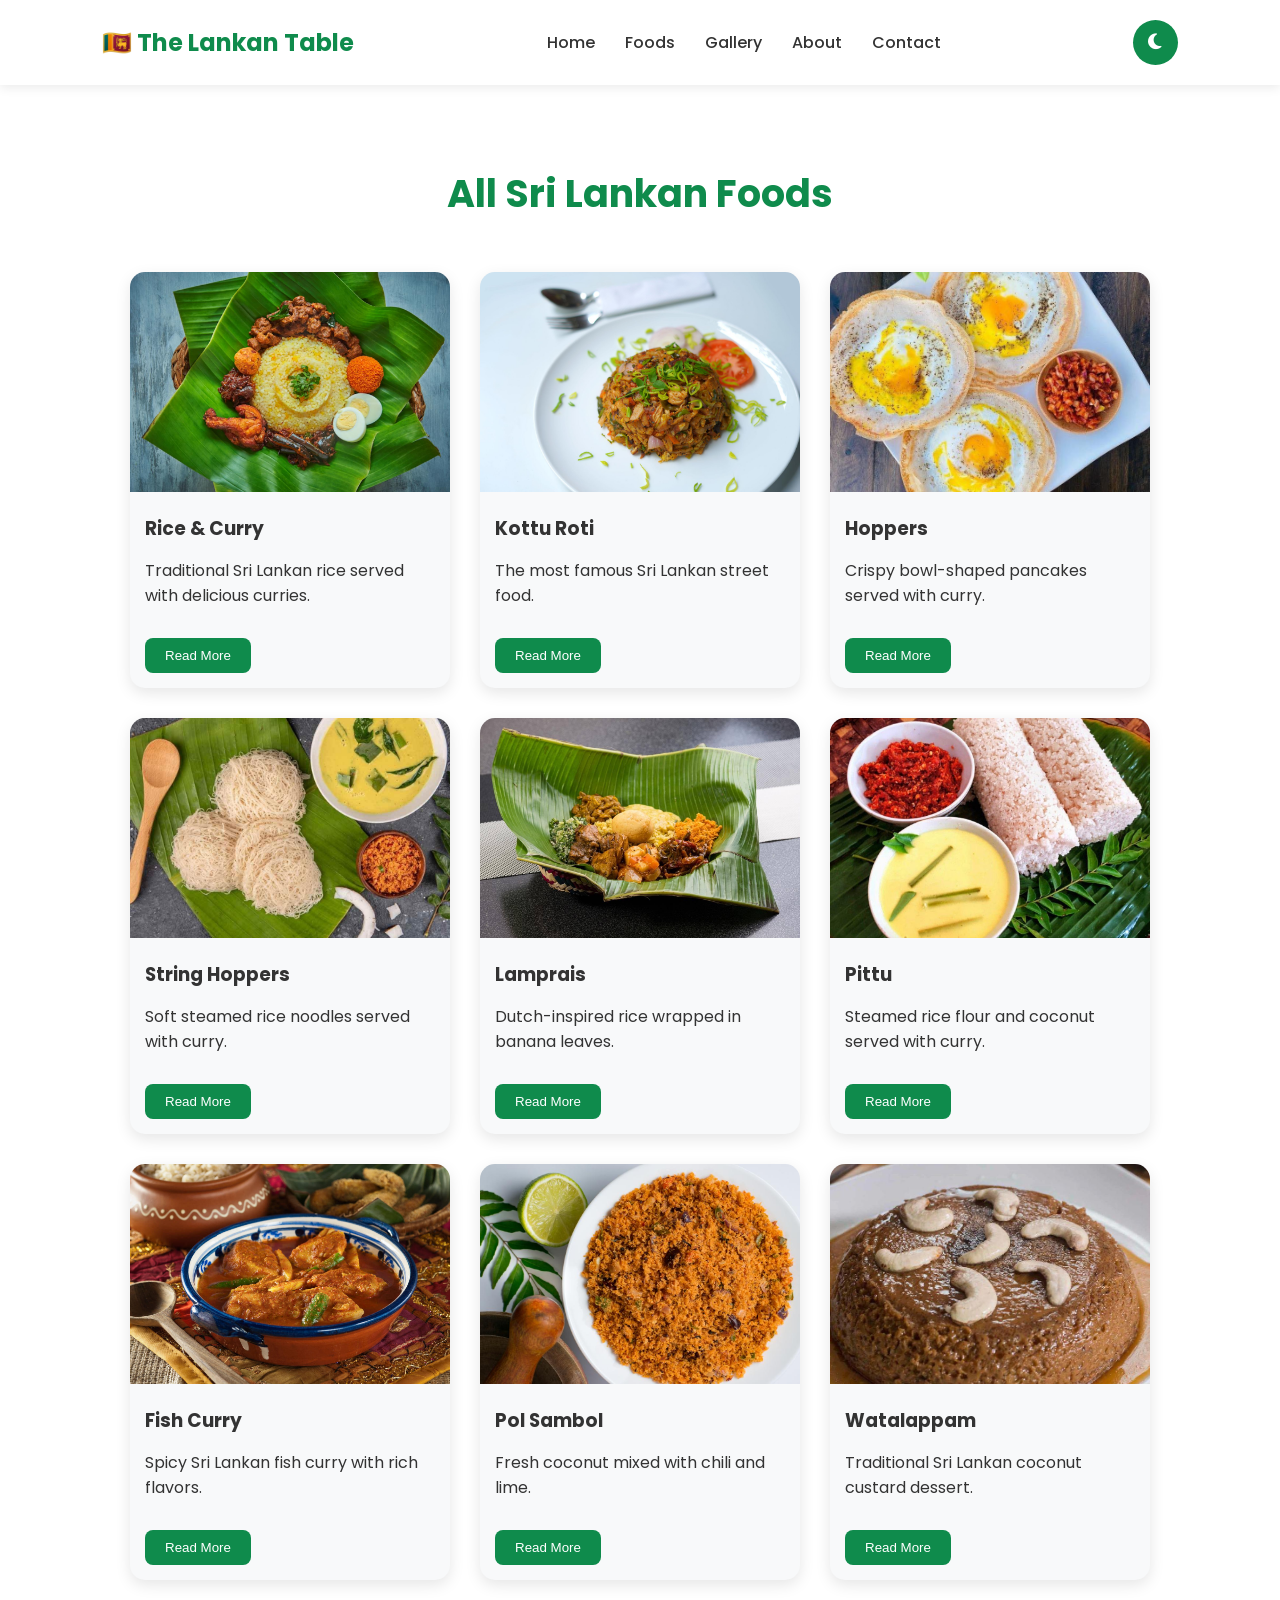
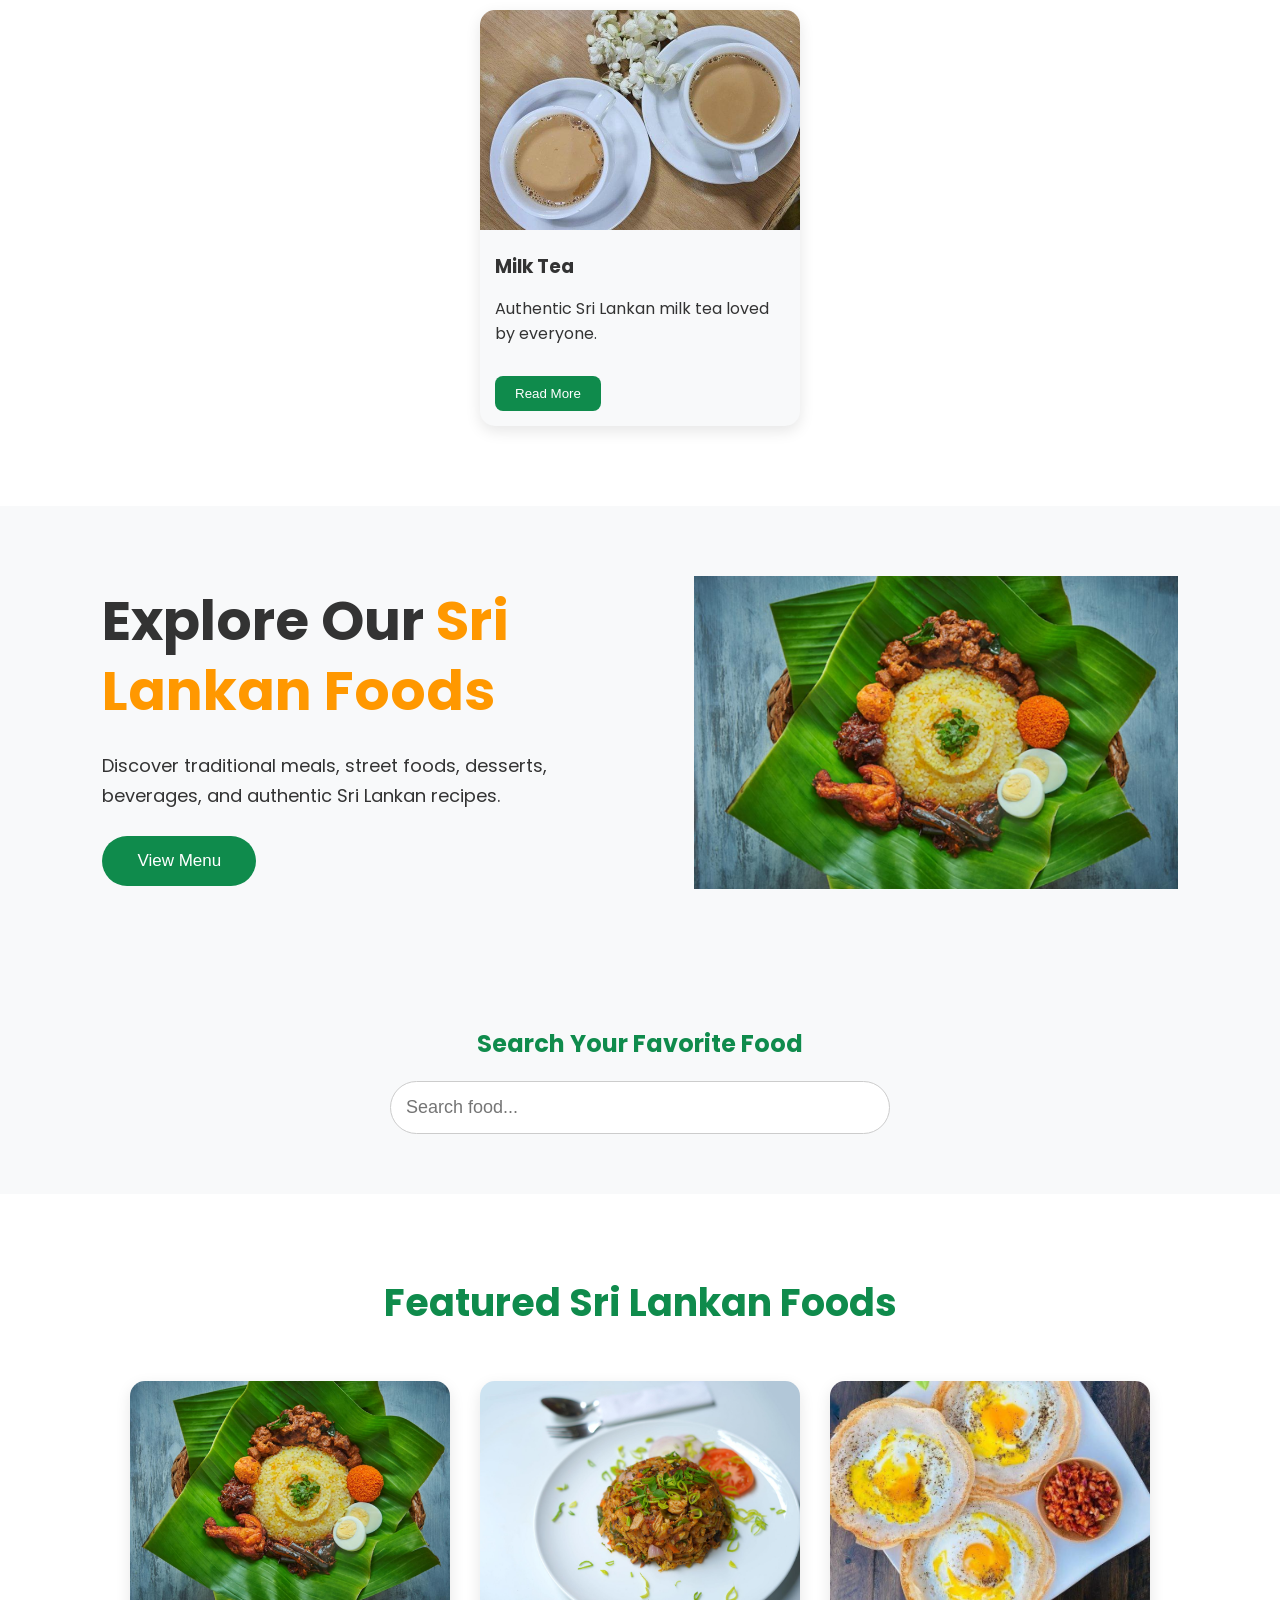
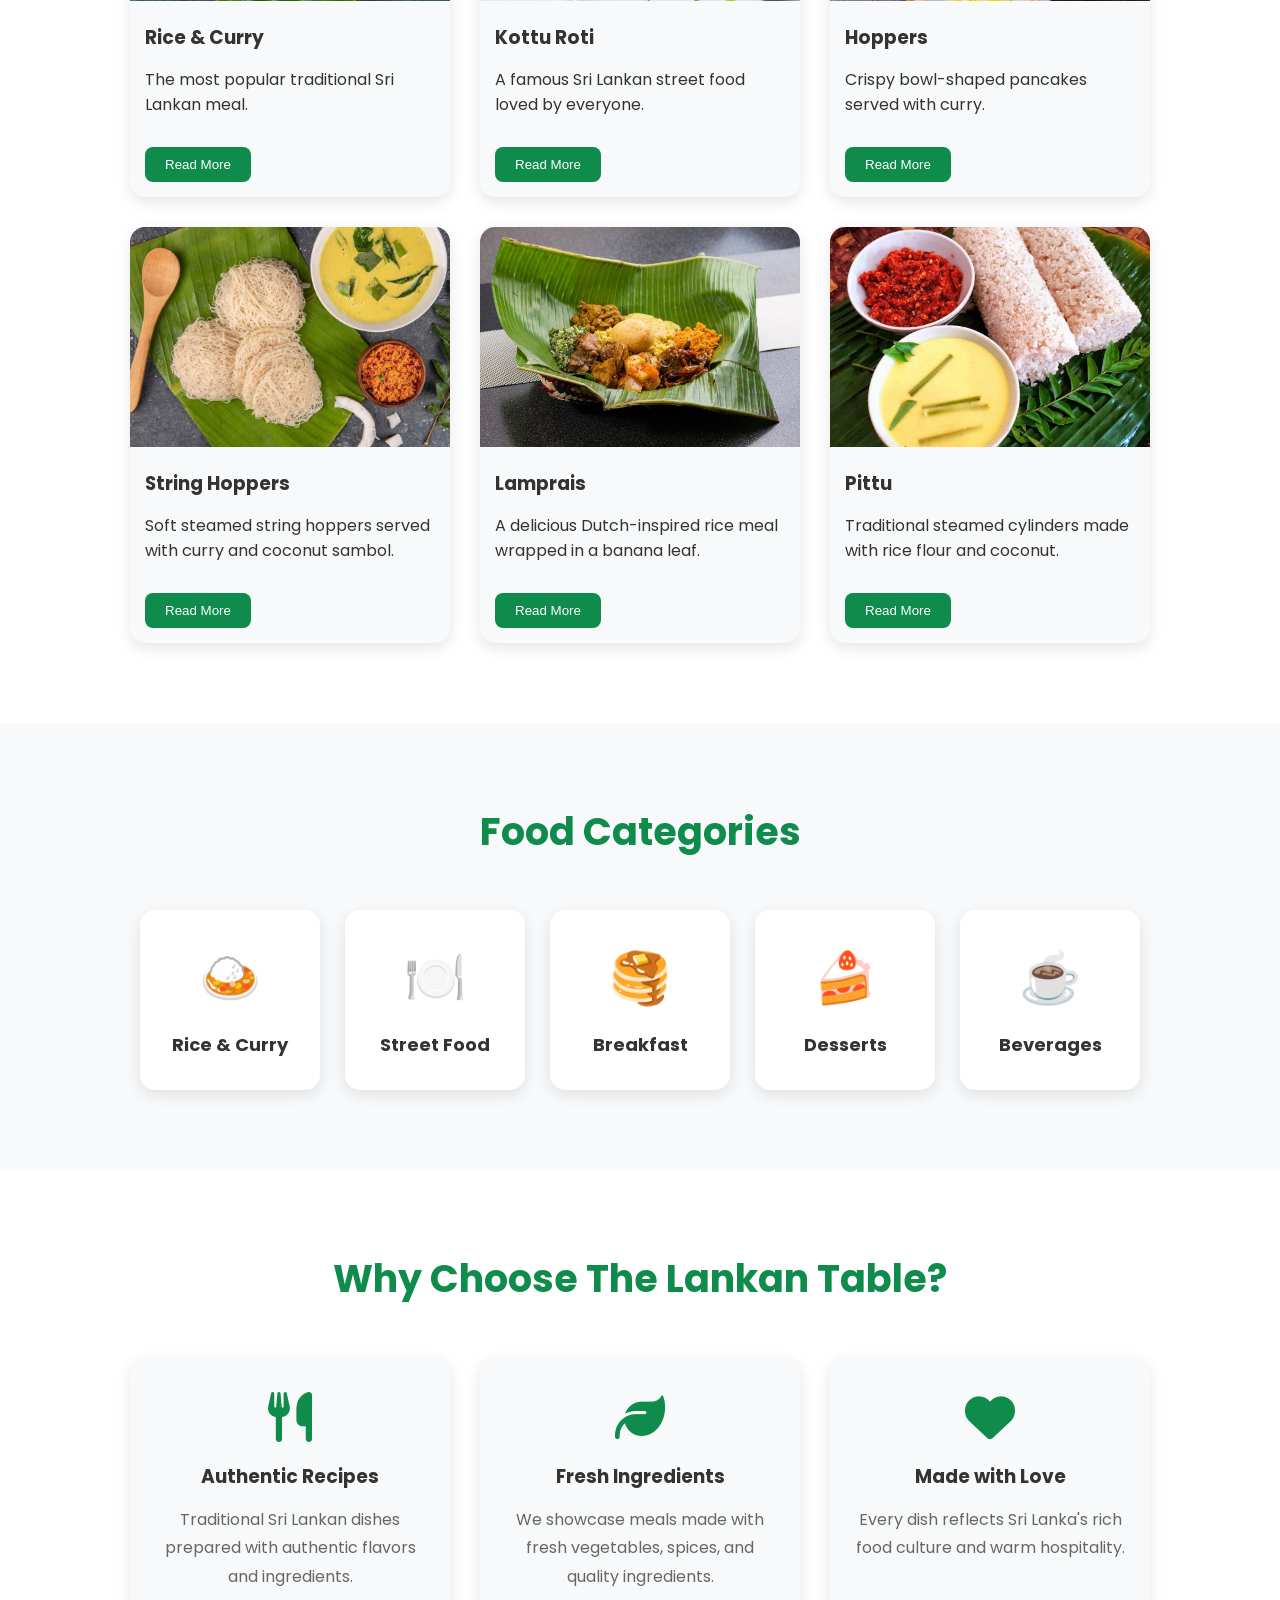
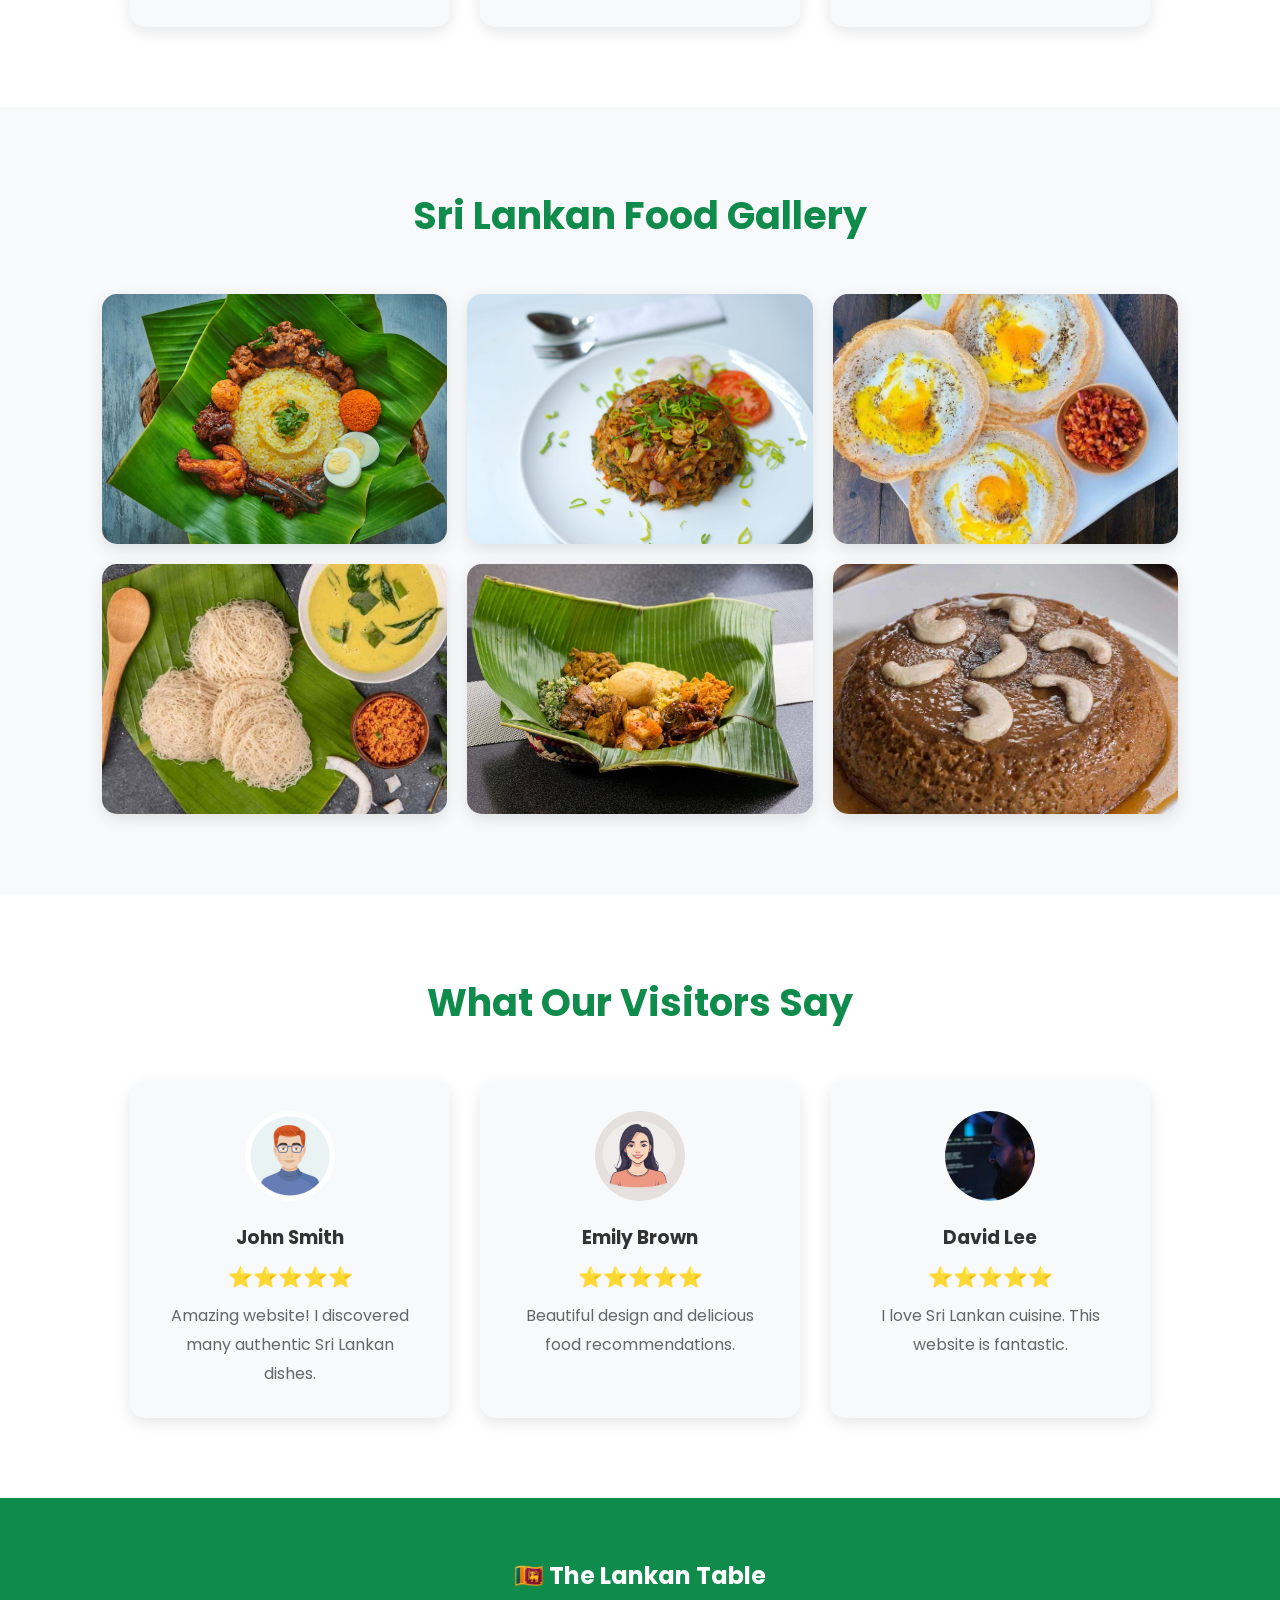
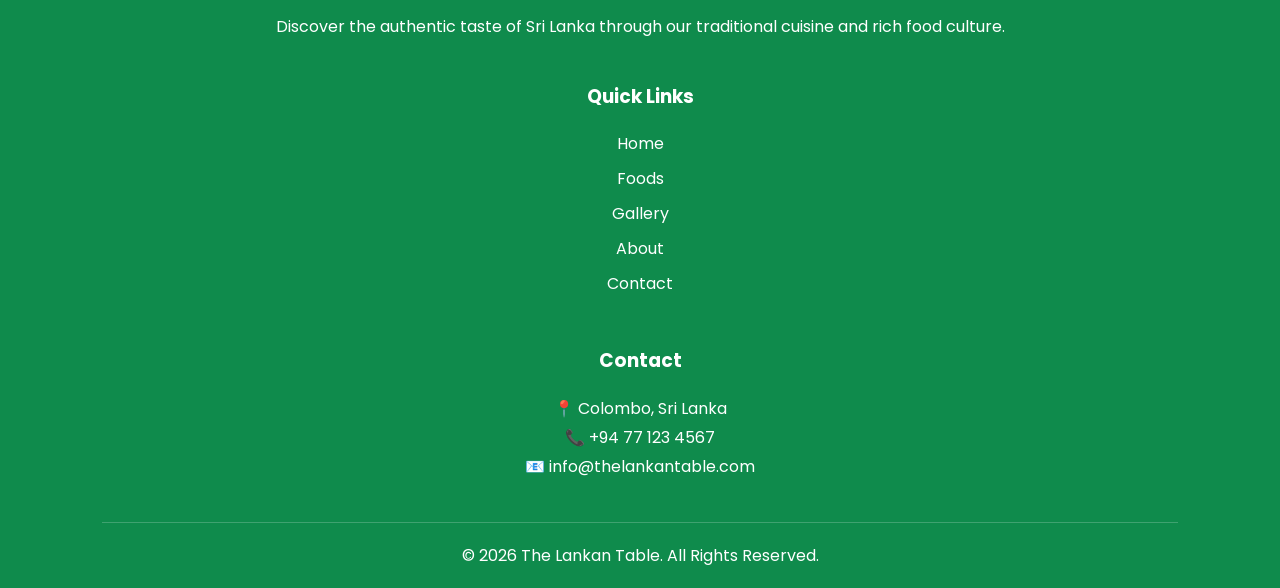
==== foods.html @ 5afd19e9 "Update The Lankan Table website" ====
<!DOCTYPE html>
<html lang="en">
<head>
    <meta charset="UTF-8">
    <meta name="viewport" content="width=device-width, initial-scale=1.0">
    <title>Foods | The Lankan Table</title>

    <!-- CSS -->
    <link rel="stylesheet" href="css/style.css">
    <link rel="stylesheet" href="css/responsive.css">

    <!-- Google Fonts -->
    <link rel="preconnect" href="https://fonts.googleapis.com">
    <link rel="preconnect" href="https://fonts.gstatic.com" crossorigin>
    <link href="https://fonts.googleapis.com/css2?family=Poppins:wght@300;400;500;600;700&display=swap" rel="stylesheet">

    <!-- Font Awesome Icons -->
    <link rel="stylesheet"
          href="https://cdnjs.cloudflare.com/ajax/libs/font-awesome/6.6.0/css/all.min.css">
</head>
<body>

    <!-- ================= HEADER ================= -->

    <header>
        <nav class="navbar">

            <div class="logo">
                <h2>🇱🇰 The Lankan Table</h2>
            </div>

            <ul class="nav-links">
    <li><a href="index.html">Home</a></li>
    <li><a href="foods.html">Foods</a></li>
    <li><a href="#">Gallery</a></li>
    <li><a href="about.html">About</a></li>
    <li><a href="contact.html">Contact</a></li>
</ul>

            <button class="dark-mode-btn">
                <i class="fa-solid fa-moon"></i>
            </button>

        </nav>
    </header>

    <!-- ================= FOODS SECTION ================= -->

<section class="featured">

    <h2 class="section-title">All Sri Lankan Foods</h2>

    <div class="food-container">

        <div class="food-card">
            <img src="images/rice-curry.jpg" alt="Rice & Curry">
            <h3>Rice & Curry</h3>
            <p>Traditional Sri Lankan rice served with delicious curries.</p>
            <button>Read More</button>
        </div>

        <div class="food-card">
            <img src="images/kottu.jpg" alt="Kottu">
            <h3>Kottu Roti</h3>
            <p>The most famous Sri Lankan street food.</p>
            <button>Read More</button>
        </div>

        <div class="food-card">
            <img src="images/hoppers.jpg" alt="Hoppers">
            <h3>Hoppers</h3>
            <p>Crispy bowl-shaped pancakes served with curry.</p>
            <button>Read More</button>
        </div>

        <div class="food-card">
            <img src="images/string-hoppers.jpg" alt="String Hoppers">
            <h3>String Hoppers</h3>
            <p>Soft steamed rice noodles served with curry.</p>
            <button>Read More</button>
        </div>

        <div class="food-card">
            <img src="images/lamprais.jpg" alt="Lamprais">
            <h3>Lamprais</h3>
            <p>Dutch-inspired rice wrapped in banana leaves.</p>
            <button>Read More</button>
        </div>

        <div class="food-card">
            <img src="images/pittu.jpg" alt="Pittu">
            <h3>Pittu</h3>
            <p>Steamed rice flour and coconut served with curry.</p>
            <button>Read More</button>
        </div>

        <div class="food-card">
            <img src="images/fish-curry.jpg" alt="Fish Curry">
            <h3>Fish Curry</h3>
            <p>Spicy Sri Lankan fish curry with rich flavors.</p>
            <button>Read More</button>
        </div>

        <div class="food-card">
            <img src="images/pol-sambol.jpg" alt="Pol Sambol">
            <h3>Pol Sambol</h3>
            <p>Fresh coconut mixed with chili and lime.</p>
            <button>Read More</button>
        </div>

        <div class="food-card">
            <img src="images/watalappam.jpg" alt="Watalappam">
            <h3>Watalappam</h3>
            <p>Traditional Sri Lankan coconut custard dessert.</p>
            <button>Read More</button>
        </div>

        <div class="food-card">
            <img src="images/milk-tea.jpg" alt="Milk Tea">
            <h3>Milk Tea</h3>
            <p>Authentic Sri Lankan milk tea loved by everyone.</p>
            <button>Read More</button>
        </div>

    </div>

</section>

    <!-- ================= HERO ================= -->

    <section class="hero">

        <div class="hero-text">

            <h1>
    Explore Our
    <span>Sri Lankan Foods</span>
</h1>

<p>
    Discover traditional meals, street foods, desserts,
    beverages, and authentic Sri Lankan recipes.
</p>

<button class="hero-btn">
    View Menu
</button>

        </div>

        <div class="hero-image">

            <img src="images/rice-curry.jpg"
                 alt="Sri Lankan Rice and Curry">

        </div>

    </section>

    <!-- ================= SEARCH SECTION ================= -->

    <section class="search-section">

        <h2>Search Your Favorite Food</h2>

        <input
            type="text"
            id="searchInput"
            placeholder="Search food..."
        >

    </section>

    <!-- ================= FEATURED FOODS ================= -->

    <section class="featured">

    <h2 class="section-title">Featured Sri Lankan Foods</h2>

    <div class="food-container">

        <div class="food-card" data-name="Rice Curry">
            <img src="images/rice-curry.jpg" alt="Rice and Curry">
            <h3>Rice & Curry</h3>
            <p>The most popular traditional Sri Lankan meal.</p>
            <button>Read More</button>
        </div>

        <div class="food-card" data-name="Kottu Roti">
            <img src="images/kottu.jpg" alt="Kottu">
            <h3>Kottu Roti</h3>
            <p>A famous Sri Lankan street food loved by everyone.</p>
            <button>Read More</button>
        </div>

        <div class="food-card" data-name="Hoppers">
            <img src="images/hoppers.jpg" alt="Hoppers">
            <h3>Hoppers</h3>
            <p>Crispy bowl-shaped pancakes served with curry.</p>
            <button>Read More</button>
        </div>

        <div class="food-card" data-name="String Hoppers">
            <img src="images/string-hoppers.jpg" alt="String Hoppers">
            <h3>String Hoppers</h3>
            <p>Soft steamed string hoppers served with curry and coconut sambol.</p>
            <button>Read More</button>
        </div>

        <div class="food-card" data-name="Lamprais">
            <img src="images/lamprais.jpg" alt="Lamprais">
            <h3>Lamprais</h3>
            <p>A delicious Dutch-inspired rice meal wrapped in a banana leaf.</p>
            <button>Read More</button>
        </div>

        <div class="food-card" data-name="Pittu">
            <img src="images/pittu.jpg" alt="Pittu">
            <h3>Pittu</h3>
            <p>Traditional steamed cylinders made with rice flour and coconut.</p>
            <button>Read More</button>
        </div>

    </div>

</section>


    <!-- ================= FOOD CATEGORIES ================= -->

<section class="categories">

    <h2 class="section-title">Food Categories</h2>

    <div class="category-container">

        <div class="category-card">
            🍛
            <h3>Rice & Curry</h3>
        </div>

        <div class="category-card">
            🍽️
            <h3>Street Food</h3>
        </div>

        <div class="category-card">
            🥞
            <h3>Breakfast</h3>
        </div>

        <div class="category-card">
            🍰
            <h3>Desserts</h3>
        </div>

        <div class="category-card">
            ☕
            <h3>Beverages</h3>
        </div>

    </div>

</section>

<!-- ================= WHY CHOOSE US ================= -->

<section class="why-us">

    <h2 class="section-title">Why Choose The Lankan Table?</h2>

    <div class="why-container">

        <div class="why-card">
            <i class="fa-solid fa-utensils"></i>
            <h3>Authentic Recipes</h3>
            <p>Traditional Sri Lankan dishes prepared with authentic flavors and ingredients.</p>
        </div>

        <div class="why-card">
            <i class="fa-solid fa-leaf"></i>
            <h3>Fresh Ingredients</h3>
            <p>We showcase meals made with fresh vegetables, spices, and quality ingredients.</p>
        </div>

        <div class="why-card">
            <i class="fa-solid fa-heart"></i>
            <h3>Made with Love</h3>
            <p>Every dish reflects Sri Lanka's rich food culture and warm hospitality.</p>
        </div>

    </div>

</section>
<!-- ================= FOOD GALLERY ================= -->

<section class="gallery">

    <h2 class="section-title">Sri Lankan Food Gallery</h2>

    <div class="gallery-container">

        <img src="images/rice-curry.jpg" alt="Rice & Curry">

        <img src="images/kottu.jpg" alt="Kottu Roti">

        <img src="images/hoppers.jpg" alt="Hoppers">

        <img src="images/string-hoppers.jpg" alt="String Hoppers">

        <img src="images/lamprais.jpg" alt="Lamprais">

        <img src="images/watalappam.jpg" alt="Watalappam">

    </div>

</section>
<!-- ================= CUSTOMER REVIEWS ================= -->

<section class="reviews">

    <h2 class="section-title">What Our Visitors Say</h2>

    <div class="review-container">

        <div class="review-card">
            <img src="images/user1.jpg" alt="Customer">
            <h3>John Smith</h3>
            <div class="stars">⭐⭐⭐⭐⭐</div>
            <p>
                Amazing website! I discovered many authentic Sri Lankan dishes.
            </p>
        </div>

        <div class="review-card">
            <img src="images/user2.jpg" alt="Customer">
            <h3>Emily Brown</h3>
            <div class="stars">⭐⭐⭐⭐⭐</div>
            <p>
                Beautiful design and delicious food recommendations.
            </p>
        </div>

        <div class="review-card">
            <img src="images/user3.jpg" alt="Customer">
            <h3>David Lee</h3>
            <div class="stars">⭐⭐⭐⭐⭐</div>
            <p>
                I love Sri Lankan cuisine. This website is fantastic.
            </p>
        </div>

    </div>

</section>

<!-- ================= FOOD MODAL ================= -->

<div id="foodModal" class="modal">

    <div class="modal-content">

        <span class="close">&times;</span>

        <img id="modalImage" src="" alt="Food Image">

        <h2 id="modalTitle"></h2>

        <p id="modalDescription"></p>

        <h3 id="modalPrice"></h3>

    </div>

</div>

<!-- ================= FOOTER ================= -->

<footer class="footer">

    <div class="footer-container">

        <div class="footer-box">
            <h2>🇱🇰 The Lankan Table</h2>
            <p>
                Discover the authentic taste of Sri Lanka through our traditional cuisine and rich food culture.
            </p>
        </div>

        <div class="footer-box">
            <h3>Quick Links</h3>

            <a href="#">Home</a>
            <a href="#">Foods</a>
            <a href="#">Gallery</a>
            <a href="#">About</a>
            <a href="#">Contact</a>
        </div>

        <div class="footer-box">
            <h3>Contact</h3>

            <p>📍 Colombo, Sri Lanka</p>
            <p>📞 +94 77 123 4567</p>
            <p>📧 info@thelankantable.com</p>
        </div>

    </div>

    <div class="footer-bottom">
        <p>© 2026 The Lankan Table. All Rights Reserved.</p>
    </div>

</footer>

<!-- JavaScript -->
<script src="js/script.js"></script>


</body>
</html>
---- css/style.css ----
/* ===========================
   Google Font & Reset
=========================== */

*{
    margin:0;
    padding:0;
    box-sizing:border-box;
}

body{
    font-family:'Poppins',sans-serif;
    background:#f8f9fa;
    color:#333;
}

/* ===========================
   Navbar
=========================== */

.navbar{
    display:flex;
    justify-content:space-between;
    align-items:center;

    padding:20px 8%;

    background:#ffffff;

    box-shadow:0 3px 10px rgba(0,0,0,.08);

    position:sticky;
    top:0;
    z-index:1000;
}

.logo h2{
    color:#0f8b4c;
}

.nav-links{
    list-style:none;
    display:flex;
    gap:30px;
}

.nav-links a{
    text-decoration:none;
    color:#333;
    font-weight:500;
    transition:.3s;
}

.nav-links a:hover{
    color:#0f8b4c;
}

.dark-mode-btn{
    border:none;
    background:#0f8b4c;
    color:white;

    width:45px;
    height:45px;

    border-radius:50%;
    cursor:pointer;
    font-size:18px;
}

/* ===========================
Hero
=========================== */

.hero{

    display:flex;

    justify-content:space-between;

    align-items:center;

    padding:70px 8%;

}

.hero-text{

    width:50%;

}

.hero-text h1{

    font-size:55px;

    line-height:70px;

}

.hero-text span{

    color:#ff9800;

}

.hero-text p{

    margin:25px 0;

    font-size:18px;

    line-height:30px;

}

.hero-btn{

    padding:15px 35px;

    border:none;

    border-radius:40px;

    background:#0f8b4c;

    color:white;

    font-size:17px;

    cursor:pointer;

    transition:.3s;

}

.hero-btn:hover{

    background:#0d6f3d;

}

.hero-image{

    width:45%;

    text-align:center;

}

.hero-image img{

    width:100%;

    max-width:500px;

}

/* ===========================
Featured Foods
=========================== */

.featured{
    padding:80px 8%;
    background:#fff;
}

.section-title{
    text-align:center;
    font-size:38px;
    margin-bottom:50px;
    color:#0f8b4c;
}

.food-container{
    display:flex;
    gap:30px;
    justify-content:center;
    flex-wrap:wrap;
}

.food-card{
    width:320px;
    background:#f8f9fa;
    border-radius:15px;
    overflow:hidden;
    box-shadow:0 5px 15px rgba(0,0,0,.1);
    transition:.3s;
}

.food-card:hover{
    transform:translateY(-10px);
}

.food-card img{
    width:100%;
    height:220px;
    object-fit:cover;
}

.food-card h3{
    padding:15px;
}

.food-card p{
    padding:0 15px 15px;
}

.food-card button{
    margin:15px;
    padding:10px 20px;
    border:none;
    background:#0f8b4c;
    color:#fff;
    border-radius:8px;
    cursor:pointer;
}



/* Search Section */

.search-section{
    padding:60px 8%;
    text-align:center;
    background:#f8f9fa;
}

.search-section h2{
    margin-bottom:20px;
    color:#0f8b4c;
}

#searchInput{

    width:60%;

    max-width:500px;

    padding:15px;

    border-radius:30px;

    border:1px solid #ccc;

    font-size:18px;

    outline:none;

}

/* ===========================
Food Categories
=========================== */

.categories{
    padding:80px 8%;
    background:#f8f9fa;
}

.category-container{
    display:flex;
    justify-content:center;
    gap:25px;
    flex-wrap:wrap;
}

.category-card{
    width:180px;
    height:180px;
    background:white;
    border-radius:15px;
    box-shadow:0 5px 15px rgba(0,0,0,.1);

    display:flex;
    flex-direction:column;
    justify-content:center;
    align-items:center;

    font-size:50px;

    transition:.3s;
}

.category-card h3{
    font-size:18px;
    margin-top:15px;
}

.category-card:hover{
    transform:translateY(-10px);
    background:#0f8b4c;
    color:white;
}

/* ===========================
Why Choose Us
=========================== */

.why-us{
    padding:80px 8%;
    background:#ffffff;
}

.why-container{
    display:flex;
    justify-content:center;
    gap:30px;
    flex-wrap:wrap;
}

.why-card{
    width:320px;
    background:#f8f9fa;
    padding:35px 25px;
    text-align:center;
    border-radius:15px;
    box-shadow:0 5px 15px rgba(0,0,0,.1);
    transition:.3s;
}

.why-card:hover{
    transform:translateY(-10px);
}

.why-card i{
    font-size:50px;
    color:#0f8b4c;
    margin-bottom:20px;
}

.why-card h3{
    margin-bottom:15px;
}

.why-card p{
    color:#666;
    line-height:1.8;
}

/* ===========================
Food Gallery
=========================== */

.gallery{
    padding:80px 8%;
    background:#f8f9fa;
}

.gallery-container{
    display:grid;
    grid-template-columns:repeat(auto-fit,minmax(280px,1fr));
    gap:20px;
}

.gallery-container img{
    width:100%;
    height:250px;
    object-fit:cover;
    border-radius:15px;
    cursor:pointer;
    transition:.4s;
    box-shadow:0 5px 15px rgba(0,0,0,.1);
}

.gallery-container img:hover{
    transform:scale(1.05);
}

/* ===========================
Customer Reviews
=========================== */

.reviews{
    padding:80px 8%;
    background:#ffffff;
}

.review-container{
    display:flex;
    justify-content:center;
    gap:30px;
    flex-wrap:wrap;
}

.review-card{
    width:320px;
    background:#f8f9fa;
    padding:30px;
    border-radius:15px;
    text-align:center;
    box-shadow:0 5px 15px rgba(0,0,0,.1);
    transition:.3s;
}

.review-card:hover{
    transform:translateY(-10px);
}

.review-card img{
    width:90px;
    height:90px;
    border-radius:50%;
    object-fit:cover;
    margin-bottom:15px;
}

.stars{
    color:#ff9800;
    font-size:20px;
    margin:10px 0;
}

.review-card p{
    color:#666;
    line-height:1.8;
}

/* ===========================
Footer
=========================== */

.footer{
    background:#0f8b4c;
    color:white;
    padding:60px 8% 20px;
}

.footer-container{
    display:flex;
    justify-content:space-between;
    flex-wrap:wrap;
    gap:40px;
}

.footer-box{
    flex:1;
    min-width:250px;
}

.footer-box h2,
.footer-box h3{
    margin-bottom:20px;
}

.footer-box p{
    line-height:1.8;
}

.footer-box a{
    display:block;
    color:white;
    text-decoration:none;
    margin-bottom:10px;
    transition:.3s;
}

.footer-box a:hover{
    color:#ffcc80;
}

.footer-bottom{
    text-align:center;
    margin-top:40px;
    padding-top:20px;
    border-top:1px solid rgba(255,255,255,.2);
}

/* ===========================
Dark Mode
=========================== */

body.dark-mode{
    background:#121212;
    color:#ffffff;
}

body.dark-mode .navbar{
    background:#1f1f1f;
}

body.dark-mode .featured,
body.dark-mode .gallery,
body.dark-mode .why-us,
body.dark-mode .reviews,
body.dark-mode .footer,
body.dark-mode .categories,
body.dark-mode .search-section{
    background:#1a1a1a;
}

body.dark-mode .food-card,
body.dark-mode .why-card,
body.dark-mode .review-card,
body.dark-mode .category-card{
    background:#2b2b2b;
    color:white;
}

body.dark-mode .nav-links a{
    color:white;
}

body.dark-mode .section-title{
    color:#4CAF50;
}

body.dark-mode #searchInput{
    background:#333;
    color:white;
    border:1px solid #555;
}

/* ===========================
Food Modal
=========================== */

.modal{

    display:none;

    position:fixed;

    left:0;
    top:0;

    width:100%;
    height:100%;

    background:rgba(0,0,0,.7);

    justify-content:center;
    align-items:center;

    z-index:9999;

}

.modal-content{

    width:90%;
    max-width:500px;

    background:white;

    padding:30px;

    border-radius:15px;

    text-align:center;

    position:relative;

}

.modal-content img{

    width:100%;

    border-radius:10px;

    margin-bottom:20px;

}

.modal-content h2{

    color:#0f8b4c;

    margin-bottom:15px;

}

.modal-content p{

    margin-bottom:20px;

    line-height:28px;

}

.modal-content h3{

    color:#ff9800;

}

.close{

    position:absolute;

    right:20px;

    top:15px;

    font-size:35px;

    cursor:pointer;

}

/* ===========================
Gallery Lightbox
=========================== */

.lightbox{

    display:none;

    position:fixed;

    top:0;
    left:0;

    width:100%;
    height:100%;

    background:rgba(0,0,0,0.9);

    justify-content:center;
    align-items:center;

    z-index:9999;

}

.lightbox-image{

    max-width:80%;
    max-height:80%;

    border-radius:15px;

    box-shadow:0 10px 30px rgba(255,255,255,.3);

}

.close-lightbox{

    position:absolute;

    top:30px;
    right:50px;

    font-size:50px;

    color:white;

    cursor:pointer;

}

/* ===========================
   Active Navigation
=========================== */

.nav-links a.active{
    color:#0f8b4c;
    font-weight:600;
}

/* ===========================
Gallery Lightbox
=========================== */

.lightbox{
    display:none;
    position:fixed;
    top:0;
    left:0;
    width:100%;
    height:100%;
    background:rgba(0,0,0,.9);
    justify-content:center;
    align-items:center;
    z-index:99999;
}

.lightbox.show{
    display:flex;
}

.lightbox img{
    max-width:90%;
    max-height:90%;
    border-radius:15px;
}

.close-lightbox{
    position:absolute;
    top:25px;
    right:40px;
    color:#fff;
    font-size:45px;
    cursor:pointer;
}

/* ===========================
Food Modal
=========================== */

.modal{
    display:none;
    position:fixed;
    inset:0;
    background:rgba(0,0,0,.7);
    justify-content:center;
    align-items:center;
    z-index:99999;
}

.modal.show{
    display:flex;
}

.modal-content{
    background:#fff;
    width:90%;
    max-width:520px;
    border-radius:15px;
    padding:25px;
    position:relative;
    text-align:center;
}

.modal-content img{
    width:100%;
    border-radius:10px;
}

.close{
    position:absolute;
    right:20px;
    top:10px;
    font-size:35px;
    cursor:pointer;
}

/* ===========================
Dark Mode
=========================== */

body.dark-mode .modal-content{
    background:#222;
    color:#fff;
}

/* ===========================
Contact Page
=========================== */

.contact{
    padding:80px 8%;
    background:#f8f9fa;
}

.contact-container{
    display:flex;
    justify-content:space-between;
    align-items:flex-start;
    gap:50px;
    flex-wrap:wrap;
}

.contact-info{
    flex:1;
    min-width:300px;
}

.contact-info h3{
    margin-bottom:20px;
    color:#0f8b4c;
    font-size:30px;
}

.contact-info p{
    margin-bottom:18px;
    font-size:18px;
}

.contact-form{
    flex:1;
    min-width:320px;
}

.contact-form form{
    display:flex;
    flex-direction:column;
    gap:20px;
}

.contact-form input,
.contact-form textarea{
    width:100%;
    padding:15px;
    border:1px solid #ccc;
    border-radius:10px;
    font-size:16px;
    outline:none;
    font-family:Poppins,sans-serif;
}

.contact-form textarea{
    resize:none;
}

.contact-form button{
    padding:15px;
    border:none;
    border-radius:10px;
    background:#0f8b4c;
    color:#fff;
    font-size:18px;
    cursor:pointer;
    transition:.3s;
}

.contact-form button:hover{
    background:#0b6d3c;
}

body.dark-mode .contact{
    background:#1a1a1a;
}

body.dark-mode .contact-form input,
body.dark-mode .contact-form textarea{
    background:#333;
    color:#fff;
    border:1px solid #555;
}

/* ===========================
About Page
=========================== */

.about-section{
    padding:80px 8%;
    background:#fff;
}

.about-container{
    display:flex;
    justify-content:center;
    align-items:center;
    gap:60px;
    flex-wrap:wrap;
}

.about-image{
    flex:1;
}

.about-image img{
    width:100%;
    border-radius:20px;
    box-shadow:0 10px 25px rgba(0,0,0,.15);
}

.about-text{
    flex:1;
}

.about-text h2{
    color:#0f8b4c;
    font-size:40px;
    margin-bottom:20px;
}

.about-text p{
    font-size:18px;
    line-height:32px;
    margin-bottom:20px;
}

/* Statistics */

.stats{
    padding:80px 8%;
    background:#0f8b4c;
}

.stats-container{
    display:flex;
    justify-content:center;
    gap:30px;
    flex-wrap:wrap;
}

.stat-box{
    width:220px;
    background:white;
    border-radius:15px;
    padding:30px;
    text-align:center;
}

.stat-box h2{
    font-size:40px;
    color:#0f8b4c;
}

.stat-box p{
    margin-top:10px;
    font-size:18px;
}

/* ===========================
Back To Top Button
=========================== */

#topBtn{

    display:none;

    position:fixed;

    bottom:30px;
    right:30px;

    width:55px;
    height:55px;

    border:none;
    border-radius:50%;

    background:#0f8b4c;
    color:white;

    font-size:22px;

    cursor:pointer;

    box-shadow:0 5px 15px rgba(0,0,0,.3);

    transition:.3s;

    z-index:9999;

}

#topBtn:hover{

    background:#ff9800;
    transform:scale(1.1);

}

/* ===========================
Loading Screen
=========================== */

#loader{

    position:fixed;

    top:0;
    left:0;

    width:100%;
    height:100%;

    background:#ffffff;

    display:flex;

    justify-content:center;
    align-items:center;

    z-index:99999;

}

.loader-content{

    text-align:center;

}

.loader-content h1{

    font-size:70px;

    margin-bottom:10px;

}

.loader-content h2{

    color:#0f8b4c;

    margin-bottom:25px;

}

.loader-spinner{

    width:60px;
    height:60px;

    border:6px solid #ddd;
    border-top:6px solid #0f8b4c;

    border-radius:50%;

    margin:auto;

    animation:spin 1s linear infinite;

}

.loader-content p{

    margin-top:20px;

    color:#555;

    font-size:18px;

}

@keyframes spin{

    100%{

        transform:rotate(360deg);

    }

}

/* ===========================
   Loader
=========================== */

#loader{
    position:fixed;
    top:0;
    left:0;
    width:100%;
    height:100%;
    background:#ffffff;
    display:flex;
    justify-content:center;
    align-items:center;
    z-index:99999;
    transition:0.5s;
}

.loader-content{
    text-align:center;
}

.loader-content h1{
    font-size:60px;
}

.loader-content h2{
    margin:15px 0;
    color:#0f8b4c;
}

.loader-spinner{
    width:60px;
    height:60px;
    margin:20px auto;
    border:6px solid #ddd;
    border-top:6px solid #0f8b4c;
    border-radius:50%;
    animation:spin 1s linear infinite;
}

@keyframes spin{
    100%{
        transform:rotate(360deg);
    }
}

.loader-hide{
    opacity:0;
    visibility:hidden;
}
---- css/responsive.css ----
/* ===========================
Responsive Design
=========================== */

@media (max-width: 992px){

    .hero{
        flex-direction:column;
        text-align:center;
    }

    .hero-text,
    .hero-image{
        width:100%;
    }

    .hero-text h1{
        font-size:40px;
        line-height:55px;
    }

    .hero-image{
        margin-top:40px;
    }

    .navbar{
        flex-direction:column;
        gap:20px;
    }

    .nav-links{
        flex-wrap:wrap;
        justify-content:center;
        gap:15px;
    }

    #searchInput{
        width:90%;
    }

}

@media (max-width:576px){

    .hero{
        padding:50px 5%;
    }

    .hero-text h1{
        font-size:32px;
        line-height:45px;
    }

    .section-title{
        font-size:28px;
    }

    .food-card{
        width:100%;
    }

    .category-card{
        width:140px;
        height:140px;
        font-size:40px;
    }

}

.footer-container{
    flex-direction:column;
    text-align:center;
}
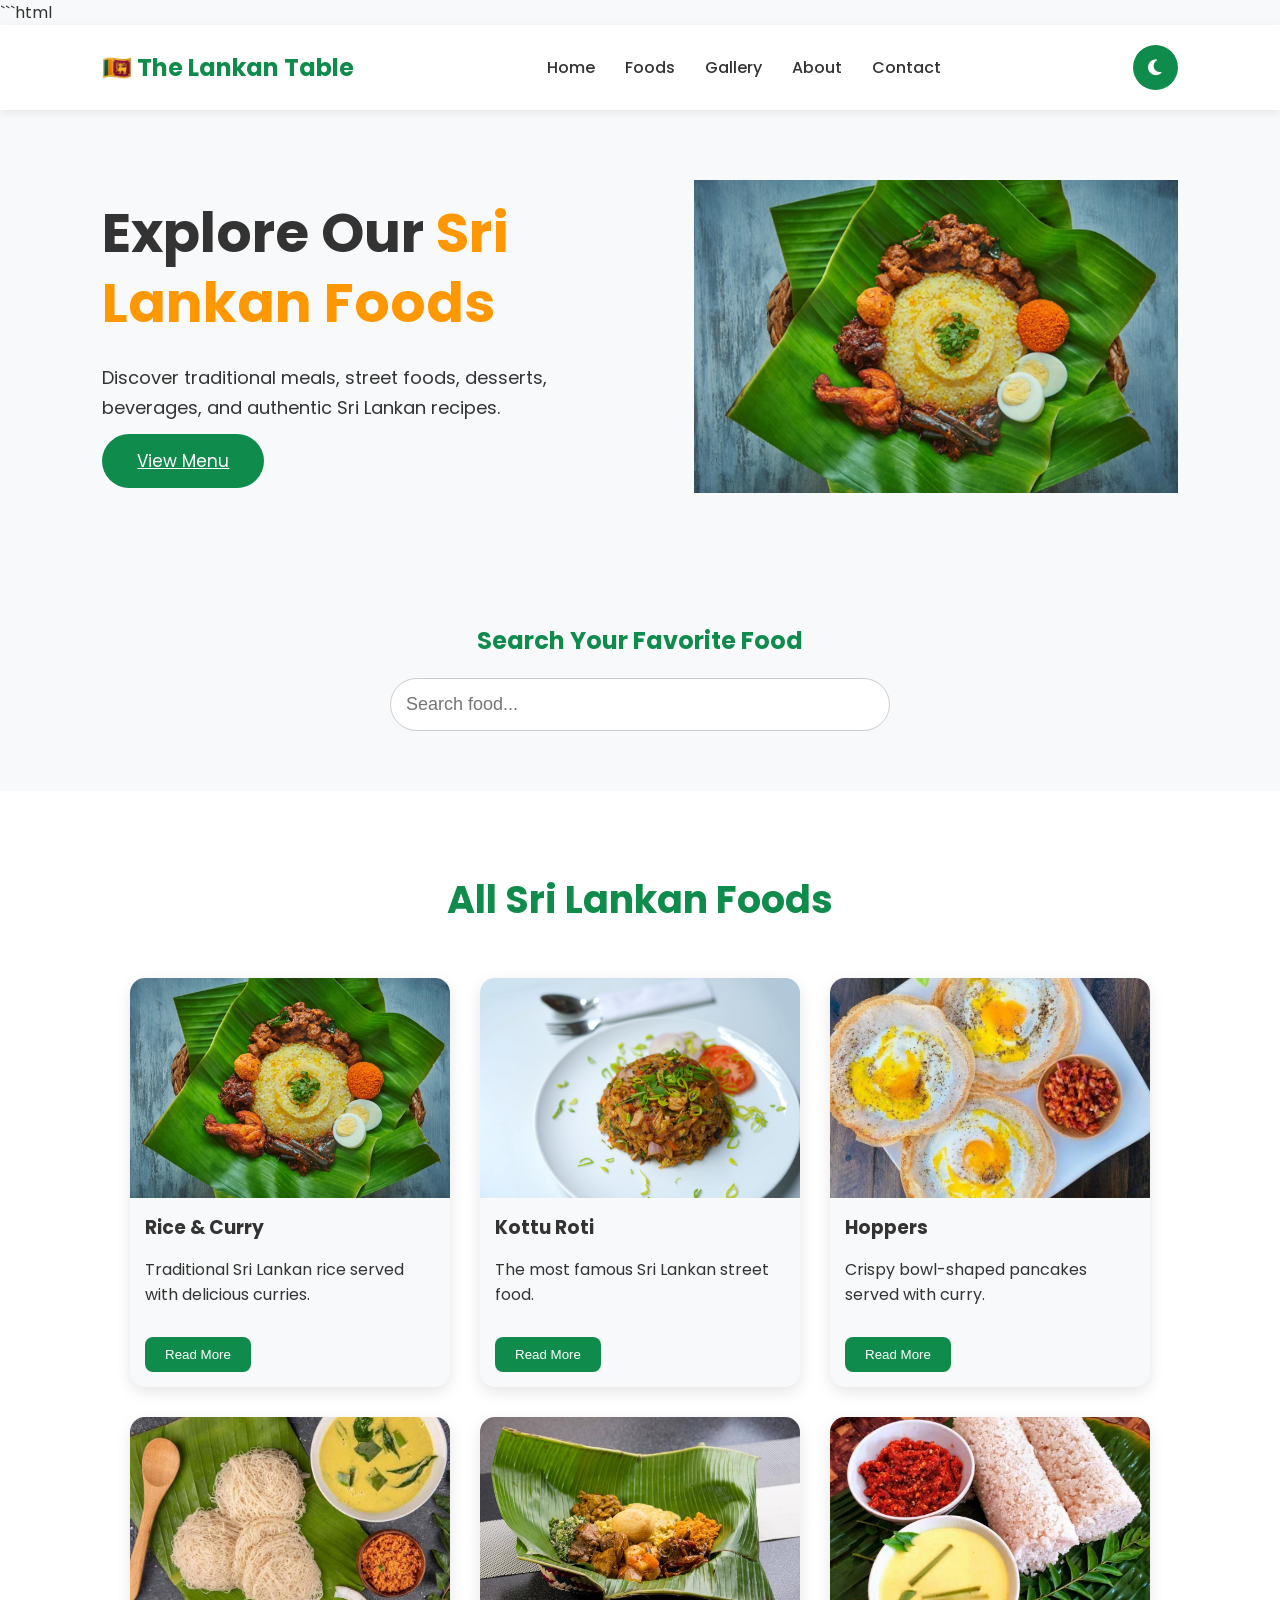
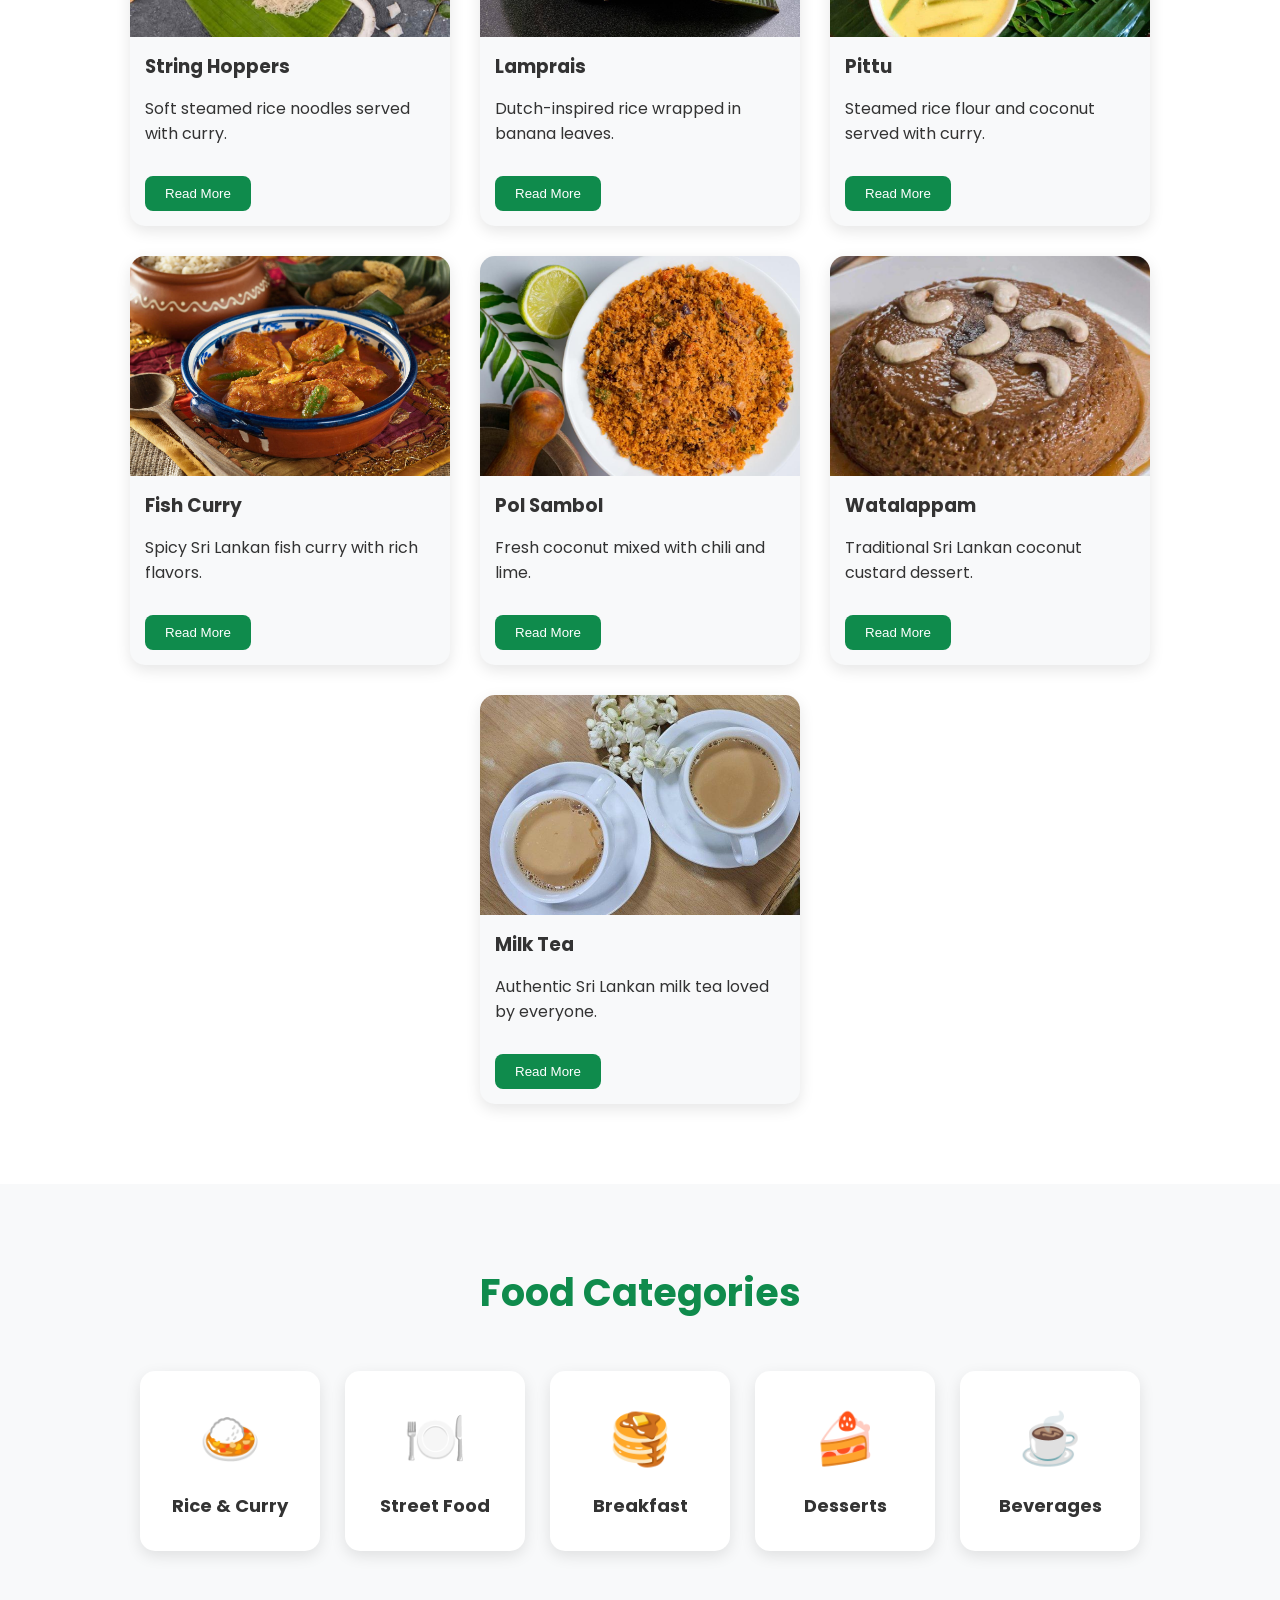
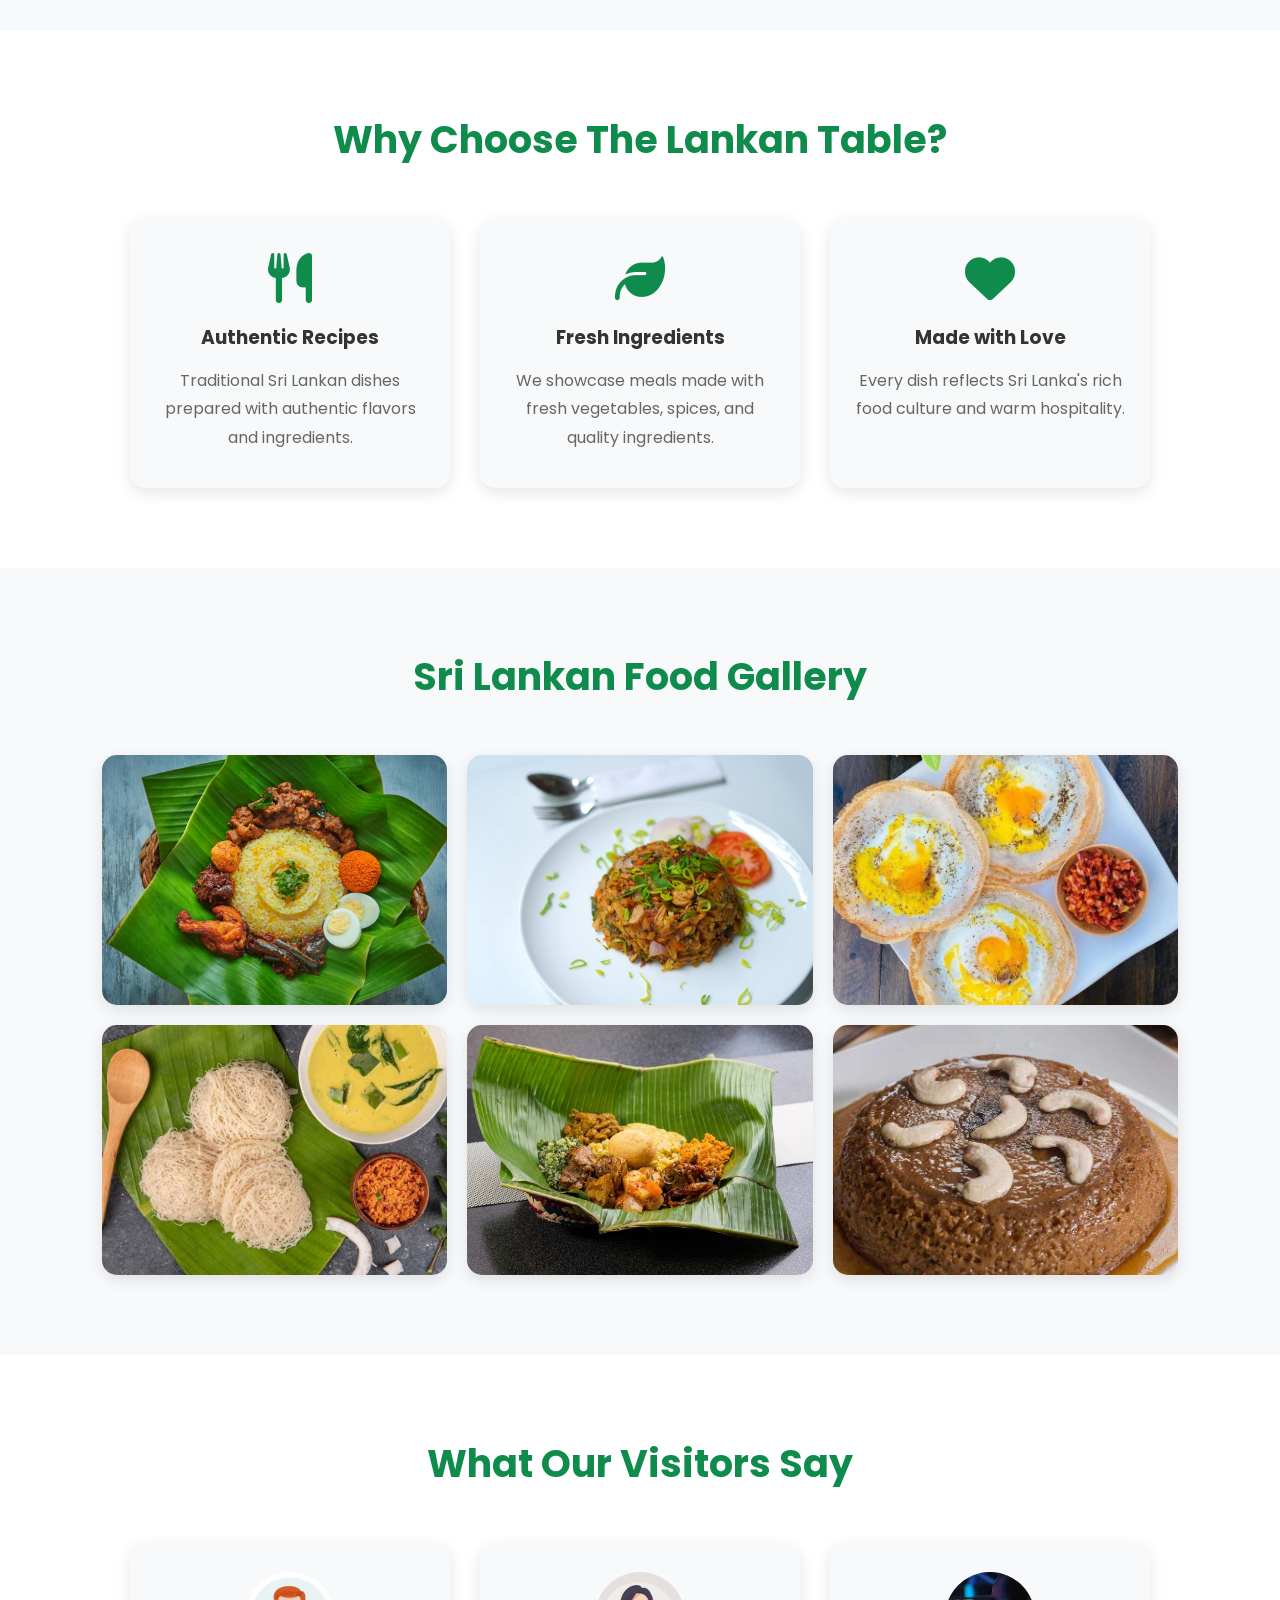
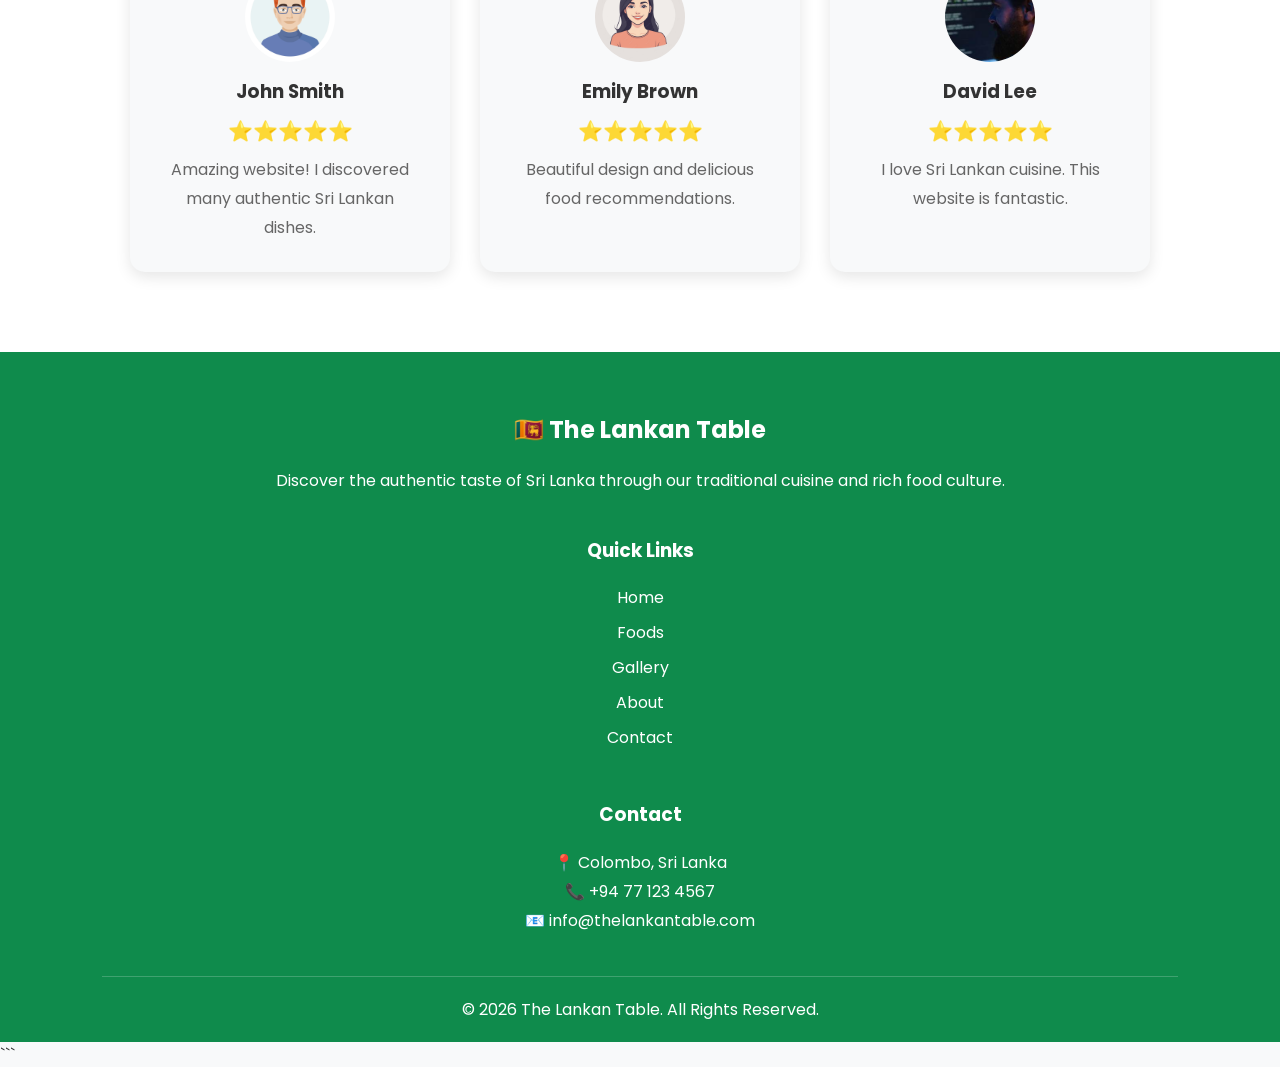
==== commit 2acf3798: "Fix image paths" ====
--- a/foods.html
+++ b/foods.html
@@ -1,8 +1,13 @@
+```html
 <!DOCTYPE html>
 <html lang="en">
+
 <head>
+
     <meta charset="UTF-8">
+
     <meta name="viewport" content="width=device-width, initial-scale=1.0">
+
     <title>Foods | The Lankan Table</title>
 
     <!-- CSS -->
@@ -12,119 +17,65 @@
     <!-- Google Fonts -->
     <link rel="preconnect" href="https://fonts.googleapis.com">
     <link rel="preconnect" href="https://fonts.gstatic.com" crossorigin>
-    <link href="https://fonts.googleapis.com/css2?family=Poppins:wght@300;400;500;600;700&display=swap" rel="stylesheet">
-
-    <!-- Font Awesome Icons -->
+
+    <link href="https://fonts.googleapis.com/css2?family=Poppins:wght@300;400;500;600;700&display=swap"
+        rel="stylesheet">
+
+    <!-- Font Awesome -->
     <link rel="stylesheet"
-          href="https://cdnjs.cloudflare.com/ajax/libs/font-awesome/6.6.0/css/all.min.css">
+        href="https://cdnjs.cloudflare.com/ajax/libs/font-awesome/6.6.0/css/all.min.css">
+
 </head>
+
 <body>
 
+
     <!-- ================= HEADER ================= -->
 
     <header>
+
         <nav class="navbar">
 
             <div class="logo">
                 <h2>🇱🇰 The Lankan Table</h2>
             </div>
 
+
             <ul class="nav-links">
-    <li><a href="index.html">Home</a></li>
-    <li><a href="foods.html">Foods</a></li>
-    <li><a href="#">Gallery</a></li>
-    <li><a href="about.html">About</a></li>
-    <li><a href="contact.html">Contact</a></li>
-</ul>
+
+                <li>
+                    <a href="index.html">Home</a>
+                </li>
+
+                <li>
+                    <a href="foods.html">Foods</a>
+                </li>
+
+                <li>
+                    <a href="gallery.html">Gallery</a>
+                </li>
+
+                <li>
+                    <a href="about.html">About</a>
+                </li>
+
+                <li>
+                    <a href="contact.html">Contact</a>
+                </li>
+
+            </ul>
+
 
             <button class="dark-mode-btn">
+
                 <i class="fa-solid fa-moon"></i>
+
             </button>
 
         </nav>
+
     </header>
 
-    <!-- ================= FOODS SECTION ================= -->
-
-<section class="featured">
-
-    <h2 class="section-title">All Sri Lankan Foods</h2>
-
-    <div class="food-container">
-
-        <div class="food-card">
-            <img src="images/rice-curry.jpg" alt="Rice & Curry">
-            <h3>Rice & Curry</h3>
-            <p>Traditional Sri Lankan rice served with delicious curries.</p>
-            <button>Read More</button>
-        </div>
-
-        <div class="food-card">
-            <img src="images/kottu.jpg" alt="Kottu">
-            <h3>Kottu Roti</h3>
-            <p>The most famous Sri Lankan street food.</p>
-            <button>Read More</button>
-        </div>
-
-        <div class="food-card">
-            <img src="images/hoppers.jpg" alt="Hoppers">
-            <h3>Hoppers</h3>
-            <p>Crispy bowl-shaped pancakes served with curry.</p>
-            <button>Read More</button>
-        </div>
-
-        <div class="food-card">
-            <img src="images/string-hoppers.jpg" alt="String Hoppers">
-            <h3>String Hoppers</h3>
-            <p>Soft steamed rice noodles served with curry.</p>
-            <button>Read More</button>
-        </div>
-
-        <div class="food-card">
-            <img src="images/lamprais.jpg" alt="Lamprais">
-            <h3>Lamprais</h3>
-            <p>Dutch-inspired rice wrapped in banana leaves.</p>
-            <button>Read More</button>
-        </div>
-
-        <div class="food-card">
-            <img src="images/pittu.jpg" alt="Pittu">
-            <h3>Pittu</h3>
-            <p>Steamed rice flour and coconut served with curry.</p>
-            <button>Read More</button>
-        </div>
-
-        <div class="food-card">
-            <img src="images/fish-curry.jpg" alt="Fish Curry">
-            <h3>Fish Curry</h3>
-            <p>Spicy Sri Lankan fish curry with rich flavors.</p>
-            <button>Read More</button>
-        </div>
-
-        <div class="food-card">
-            <img src="images/pol-sambol.jpg" alt="Pol Sambol">
-            <h3>Pol Sambol</h3>
-            <p>Fresh coconut mixed with chili and lime.</p>
-            <button>Read More</button>
-        </div>
-
-        <div class="food-card">
-            <img src="images/watalappam.jpg" alt="Watalappam">
-            <h3>Watalappam</h3>
-            <p>Traditional Sri Lankan coconut custard dessert.</p>
-            <button>Read More</button>
-        </div>
-
-        <div class="food-card">
-            <img src="images/milk-tea.jpg" alt="Milk Tea">
-            <h3>Milk Tea</h3>
-            <p>Authentic Sri Lankan milk tea loved by everyone.</p>
-            <button>Read More</button>
-        </div>
-
-    </div>
-
-</section>
 
     <!-- ================= HERO ================= -->
 
@@ -133,289 +84,679 @@
         <div class="hero-text">
 
             <h1>
-    Explore Our
-    <span>Sri Lankan Foods</span>
-</h1>
-
-<p>
-    Discover traditional meals, street foods, desserts,
-    beverages, and authentic Sri Lankan recipes.
-</p>
-
-<button class="hero-btn">
-    View Menu
-</button>
-
-        </div>
+
+                Explore Our
+
+                <span>Sri Lankan Foods</span>
+
+            </h1>
+
+
+            <p>
+
+                Discover traditional meals, street foods, desserts,
+                beverages, and authentic Sri Lankan recipes.
+
+            </p>
+
+
+            <a href="#all-foods" class="hero-btn">
+
+                View Menu
+
+            </a>
+
+        </div>
+
 
         <div class="hero-image">
 
             <img src="images/rice-curry.jpg"
-                 alt="Sri Lankan Rice and Curry">
+                alt="Sri Lankan Rice and Curry">
 
         </div>
 
     </section>
 
-    <!-- ================= SEARCH SECTION ================= -->
+
+    <!-- ================= SEARCH ================= -->
 
     <section class="search-section">
 
-        <h2>Search Your Favorite Food</h2>
+        <h2>
+
+            Search Your Favorite Food
+
+        </h2>
+
 
         <input
             type="text"
             id="searchInput"
-            placeholder="Search food..."
-        >
+            placeholder="Search food...">
 
     </section>
 
-    <!-- ================= FEATURED FOODS ================= -->
-
-    <section class="featured">
-
-    <h2 class="section-title">Featured Sri Lankan Foods</h2>
-
-    <div class="food-container">
-
-        <div class="food-card" data-name="Rice Curry">
-            <img src="images/rice-curry.jpg" alt="Rice and Curry">
-            <h3>Rice & Curry</h3>
-            <p>The most popular traditional Sri Lankan meal.</p>
-            <button>Read More</button>
-        </div>
-
-        <div class="food-card" data-name="Kottu Roti">
-            <img src="images/kottu.jpg" alt="Kottu">
-            <h3>Kottu Roti</h3>
-            <p>A famous Sri Lankan street food loved by everyone.</p>
-            <button>Read More</button>
-        </div>
-
-        <div class="food-card" data-name="Hoppers">
-            <img src="images/hoppers.jpg" alt="Hoppers">
-            <h3>Hoppers</h3>
-            <p>Crispy bowl-shaped pancakes served with curry.</p>
-            <button>Read More</button>
-        </div>
-
-        <div class="food-card" data-name="String Hoppers">
-            <img src="images/string-hoppers.jpg" alt="String Hoppers">
-            <h3>String Hoppers</h3>
-            <p>Soft steamed string hoppers served with curry and coconut sambol.</p>
-            <button>Read More</button>
-        </div>
-
-        <div class="food-card" data-name="Lamprais">
-            <img src="images/lamprais.jpg" alt="Lamprais">
-            <h3>Lamprais</h3>
-            <p>A delicious Dutch-inspired rice meal wrapped in a banana leaf.</p>
-            <button>Read More</button>
-        </div>
-
-        <div class="food-card" data-name="Pittu">
-            <img src="images/pittu.jpg" alt="Pittu">
-            <h3>Pittu</h3>
-            <p>Traditional steamed cylinders made with rice flour and coconut.</p>
-            <button>Read More</button>
+
+    <!-- ================= ALL FOODS ================= -->
+
+    <section class="featured" id="all-foods">
+
+        <h2 class="section-title">
+
+            All Sri Lankan Foods
+
+        </h2>
+
+
+        <div class="food-container">
+
+
+            <!-- 1 Rice & Curry -->
+
+            <div class="food-card" data-name="Rice Curry">
+
+                <img src="images/rice-curry.jpg"
+                    alt="Rice & Curry">
+
+                <h3>
+                    Rice & Curry
+                </h3>
+
+                <p>
+                    Traditional Sri Lankan rice served with delicious curries.
+                </p>
+
+                <button>
+                    Read More
+                </button>
+
+            </div>
+
+
+            <!-- 2 Kottu -->
+
+            <div class="food-card" data-name="Kottu Roti">
+
+                <img src="images/kottu.jpg"
+                    alt="Kottu Roti">
+
+                <h3>
+                    Kottu Roti
+                </h3>
+
+                <p>
+                    The most famous Sri Lankan street food.
+                </p>
+
+                <button>
+                    Read More
+                </button>
+
+            </div>
+
+
+            <!-- 3 Hoppers -->
+
+            <div class="food-card" data-name="Hoppers">
+
+                <img src="images/hoppers.jpg"
+                    alt="Hoppers">
+
+                <h3>
+                    Hoppers
+                </h3>
+
+                <p>
+                    Crispy bowl-shaped pancakes served with curry.
+                </p>
+
+                <button>
+                    Read More
+                </button>
+
+            </div>
+
+
+            <!-- 4 String Hoppers -->
+
+            <div class="food-card" data-name="String Hoppers">
+
+                <img src="images/string-hoppers.jpg"
+                    alt="String Hoppers">
+
+                <h3>
+                    String Hoppers
+                </h3>
+
+                <p>
+                    Soft steamed rice noodles served with curry.
+                </p>
+
+                <button>
+                    Read More
+                </button>
+
+            </div>
+
+
+            <!-- 5 Lamprais -->
+
+            <div class="food-card" data-name="Lamprais">
+
+                <img src="images/lamprais.jpg"
+                    alt="Lamprais">
+
+                <h3>
+                    Lamprais
+                </h3>
+
+                <p>
+                    Dutch-inspired rice wrapped in banana leaves.
+                </p>
+
+                <button>
+                    Read More
+                </button>
+
+            </div>
+
+
+            <!-- 6 Pittu -->
+
+            <div class="food-card" data-name="Pittu">
+
+                <img src="images/pittu.jpg"
+                    alt="Pittu">
+
+                <h3>
+                    Pittu
+                </h3>
+
+                <p>
+                    Steamed rice flour and coconut served with curry.
+                </p>
+
+                <button>
+                    Read More
+                </button>
+
+            </div>
+
+
+            <!-- 7 Fish Curry -->
+
+            <div class="food-card" data-name="Fish Curry">
+
+                <img src="images/fish-curry.jpg"
+                    alt="Fish Curry">
+
+                <h3>
+                    Fish Curry
+                </h3>
+
+                <p>
+                    Spicy Sri Lankan fish curry with rich flavors.
+                </p>
+
+                <button>
+                    Read More
+                </button>
+
+            </div>
+
+
+            <!-- 8 Pol Sambol -->
+
+            <div class="food-card" data-name="Pol Sambol">
+
+                <img src="images/pol-sambol.jpg"
+                    alt="Pol Sambol">
+
+                <h3>
+                    Pol Sambol
+                </h3>
+
+                <p>
+                    Fresh coconut mixed with chili and lime.
+                </p>
+
+                <button>
+                    Read More
+                </button>
+
+            </div>
+
+
+            <!-- 9 Watalappam -->
+
+            <div class="food-card" data-name="Watalappam">
+
+                <img src="images/watalappam.jpg"
+                    alt="Watalappam">
+
+                <h3>
+                    Watalappam
+                </h3>
+
+                <p>
+                    Traditional Sri Lankan coconut custard dessert.
+                </p>
+
+                <button>
+                    Read More
+                </button>
+
+            </div>
+
+
+            <!-- 10 Milk Tea -->
+
+            <div class="food-card" data-name="Milk Tea">
+
+                <img src="images/milk-tea.jpg"
+                    alt="Milk Tea">
+
+                <h3>
+                    Milk Tea
+                </h3>
+
+                <p>
+                    Authentic Sri Lankan milk tea loved by everyone.
+                </p>
+
+                <button>
+                    Read More
+                </button>
+
+            </div>
+
+
+        </div>
+
+    </section>
+
+
+    <!-- ================= FOOD CATEGORIES ================= -->
+
+    <section class="categories">
+
+        <h2 class="section-title">
+
+            Food Categories
+
+        </h2>
+
+
+        <div class="category-container">
+
+
+            <div class="category-card">
+
+                🍛
+
+                <h3>
+                    Rice & Curry
+                </h3>
+
+            </div>
+
+
+            <div class="category-card">
+
+                🍽️
+
+                <h3>
+                    Street Food
+                </h3>
+
+            </div>
+
+
+            <div class="category-card">
+
+                🥞
+
+                <h3>
+                    Breakfast
+                </h3>
+
+            </div>
+
+
+            <div class="category-card">
+
+                🍰
+
+                <h3>
+                    Desserts
+                </h3>
+
+            </div>
+
+
+            <div class="category-card">
+
+                ☕
+
+                <h3>
+                    Beverages
+                </h3>
+
+            </div>
+
+
+        </div>
+
+    </section>
+
+
+    <!-- ================= WHY CHOOSE US ================= -->
+
+    <section class="why-us">
+
+        <h2 class="section-title">
+
+            Why Choose The Lankan Table?
+
+        </h2>
+
+
+        <div class="why-container">
+
+
+            <div class="why-card">
+
+                <i class="fa-solid fa-utensils"></i>
+
+                <h3>
+                    Authentic Recipes
+                </h3>
+
+                <p>
+                    Traditional Sri Lankan dishes prepared with
+                    authentic flavors and ingredients.
+                </p>
+
+            </div>
+
+
+            <div class="why-card">
+
+                <i class="fa-solid fa-leaf"></i>
+
+                <h3>
+                    Fresh Ingredients
+                </h3>
+
+                <p>
+                    We showcase meals made with fresh vegetables,
+                    spices, and quality ingredients.
+                </p>
+
+            </div>
+
+
+            <div class="why-card">
+
+                <i class="fa-solid fa-heart"></i>
+
+                <h3>
+                    Made with Love
+                </h3>
+
+                <p>
+                    Every dish reflects Sri Lanka's rich food
+                    culture and warm hospitality.
+                </p>
+
+            </div>
+
+
+        </div>
+
+    </section>
+
+
+    <!-- ================= FOOD GALLERY ================= -->
+
+    <section class="gallery">
+
+        <h2 class="section-title">
+
+            Sri Lankan Food Gallery
+
+        </h2>
+
+
+        <div class="gallery-container">
+
+            <img src="images/rice-curry.jpg"
+                alt="Rice & Curry">
+
+            <img src="images/kottu.jpg"
+                alt="Kottu Roti">
+
+            <img src="images/hoppers.jpg"
+                alt="Hoppers">
+
+            <img src="images/string-hoppers.jpg"
+                alt="String Hoppers">
+
+            <img src="images/lamprais.jpg"
+                alt="Lamprais">
+
+            <img src="images/watalappam.jpg"
+                alt="Watalappam">
+
+        </div>
+
+    </section>
+
+
+    <!-- ================= CUSTOMER REVIEWS ================= -->
+
+    <section class="reviews">
+
+        <h2 class="section-title">
+
+            What Our Visitors Say
+
+        </h2>
+
+
+        <div class="review-container">
+
+
+            <div class="review-card">
+
+                <img src="images/user1.jpg"
+                    alt="John Smith">
+
+                <h3>
+                    John Smith
+                </h3>
+
+                <div class="stars">
+                    ⭐⭐⭐⭐⭐
+                </div>
+
+                <p>
+                    Amazing website! I discovered many authentic
+                    Sri Lankan dishes.
+                </p>
+
+            </div>
+
+
+            <div class="review-card">
+
+                <img src="images/user2.jpg"
+                    alt="Emily Brown">
+
+                <h3>
+                    Emily Brown
+                </h3>
+
+                <div class="stars">
+                    ⭐⭐⭐⭐⭐
+                </div>
+
+                <p>
+                    Beautiful design and delicious food recommendations.
+                </p>
+
+            </div>
+
+
+            <div class="review-card">
+
+                <img src="images/user3.jpg"
+                    alt="David Lee">
+
+                <h3>
+                    David Lee
+                </h3>
+
+                <div class="stars">
+                    ⭐⭐⭐⭐⭐
+                </div>
+
+                <p>
+                    I love Sri Lankan cuisine.
+                    This website is fantastic.
+                </p>
+
+            </div>
+
+
+        </div>
+
+    </section>
+
+
+    <!-- ================= FOOD MODAL ================= -->
+
+    <div id="foodModal" class="modal">
+
+        <div class="modal-content">
+
+            <span class="close">
+                &times;
+            </span>
+
+
+            <img id="modalImage"
+                src=""
+                alt="Food Image">
+
+
+            <h2 id="modalTitle"></h2>
+
+
+            <p id="modalDescription"></p>
+
+
+            <h3 id="modalPrice"></h3>
+
         </div>
 
     </div>
 
-</section>
-
-
-    <!-- ================= FOOD CATEGORIES ================= -->
-
-<section class="categories">
-
-    <h2 class="section-title">Food Categories</h2>
-
-    <div class="category-container">
-
-        <div class="category-card">
-            🍛
-            <h3>Rice & Curry</h3>
-        </div>
-
-        <div class="category-card">
-            🍽️
-            <h3>Street Food</h3>
-        </div>
-
-        <div class="category-card">
-            🥞
-            <h3>Breakfast</h3>
-        </div>
-
-        <div class="category-card">
-            🍰
-            <h3>Desserts</h3>
-        </div>
-
-        <div class="category-card">
-            ☕
-            <h3>Beverages</h3>
-        </div>
-
-    </div>
-
-</section>
-
-<!-- ================= WHY CHOOSE US ================= -->
-
-<section class="why-us">
-
-    <h2 class="section-title">Why Choose The Lankan Table?</h2>
-
-    <div class="why-container">
-
-        <div class="why-card">
-            <i class="fa-solid fa-utensils"></i>
-            <h3>Authentic Recipes</h3>
-            <p>Traditional Sri Lankan dishes prepared with authentic flavors and ingredients.</p>
-        </div>
-
-        <div class="why-card">
-            <i class="fa-solid fa-leaf"></i>
-            <h3>Fresh Ingredients</h3>
-            <p>We showcase meals made with fresh vegetables, spices, and quality ingredients.</p>
-        </div>
-
-        <div class="why-card">
-            <i class="fa-solid fa-heart"></i>
-            <h3>Made with Love</h3>
-            <p>Every dish reflects Sri Lanka's rich food culture and warm hospitality.</p>
-        </div>
-
-    </div>
-
-</section>
-<!-- ================= FOOD GALLERY ================= -->
-
-<section class="gallery">
-
-    <h2 class="section-title">Sri Lankan Food Gallery</h2>
-
-    <div class="gallery-container">
-
-        <img src="images/rice-curry.jpg" alt="Rice & Curry">
-
-        <img src="images/kottu.jpg" alt="Kottu Roti">
-
-        <img src="images/hoppers.jpg" alt="Hoppers">
-
-        <img src="images/string-hoppers.jpg" alt="String Hoppers">
-
-        <img src="images/lamprais.jpg" alt="Lamprais">
-
-        <img src="images/watalappam.jpg" alt="Watalappam">
-
-    </div>
-
-</section>
-<!-- ================= CUSTOMER REVIEWS ================= -->
-
-<section class="reviews">
-
-    <h2 class="section-title">What Our Visitors Say</h2>
-
-    <div class="review-container">
-
-        <div class="review-card">
-            <img src="images/user1.jpg" alt="Customer">
-            <h3>John Smith</h3>
-            <div class="stars">⭐⭐⭐⭐⭐</div>
+
+    <!-- ================= FOOTER ================= -->
+
+    <footer class="footer">
+
+        <div class="footer-container">
+
+
+            <div class="footer-box">
+
+                <h2>
+                    🇱🇰 The Lankan Table
+                </h2>
+
+                <p>
+                    Discover the authentic taste of Sri Lanka
+                    through our traditional cuisine and rich
+                    food culture.
+                </p>
+
+            </div>
+
+
+            <div class="footer-box">
+
+                <h3>
+                    Quick Links
+                </h3>
+
+                <a href="index.html">
+                    Home
+                </a>
+
+                <a href="foods.html">
+                    Foods
+                </a>
+
+                <a href="gallery.html">
+                    Gallery
+                </a>
+
+                <a href="about.html">
+                    About
+                </a>
+
+                <a href="contact.html">
+                    Contact
+                </a>
+
+            </div>
+
+
+            <div class="footer-box">
+
+                <h3>
+                    Contact
+                </h3>
+
+                <p>
+                    📍 Colombo, Sri Lanka
+                </p>
+
+                <p>
+                    📞 +94 77 123 4567
+                </p>
+
+                <p>
+                    📧 info@thelankantable.com
+                </p>
+
+            </div>
+
+
+        </div>
+
+
+        <div class="footer-bottom">
+
             <p>
-                Amazing website! I discovered many authentic Sri Lankan dishes.
+                © 2026 The Lankan Table.
+                All Rights Reserved.
             </p>
-        </div>
-
-        <div class="review-card">
-            <img src="images/user2.jpg" alt="Customer">
-            <h3>Emily Brown</h3>
-            <div class="stars">⭐⭐⭐⭐⭐</div>
-            <p>
-                Beautiful design and delicious food recommendations.
-            </p>
-        </div>
-
-        <div class="review-card">
-            <img src="images/user3.jpg" alt="Customer">
-            <h3>David Lee</h3>
-            <div class="stars">⭐⭐⭐⭐⭐</div>
-            <p>
-                I love Sri Lankan cuisine. This website is fantastic.
-            </p>
-        </div>
-
-    </div>
-
-</section>
-
-<!-- ================= FOOD MODAL ================= -->
-
-<div id="foodModal" class="modal">
-
-    <div class="modal-content">
-
-        <span class="close">&times;</span>
-
-        <img id="modalImage" src="" alt="Food Image">
-
-        <h2 id="modalTitle"></h2>
-
-        <p id="modalDescription"></p>
-
-        <h3 id="modalPrice"></h3>
-
-    </div>
-
-</div>
-
-<!-- ================= FOOTER ================= -->
-
-<footer class="footer">
-
-    <div class="footer-container">
-
-        <div class="footer-box">
-            <h2>🇱🇰 The Lankan Table</h2>
-            <p>
-                Discover the authentic taste of Sri Lanka through our traditional cuisine and rich food culture.
-            </p>
-        </div>
-
-        <div class="footer-box">
-            <h3>Quick Links</h3>
-
-            <a href="#">Home</a>
-            <a href="#">Foods</a>
-            <a href="#">Gallery</a>
-            <a href="#">About</a>
-            <a href="#">Contact</a>
-        </div>
-
-        <div class="footer-box">
-            <h3>Contact</h3>
-
-            <p>📍 Colombo, Sri Lanka</p>
-            <p>📞 +94 77 123 4567</p>
-            <p>📧 info@thelankantable.com</p>
-        </div>
-
-    </div>
-
-    <div class="footer-bottom">
-        <p>© 2026 The Lankan Table. All Rights Reserved.</p>
-    </div>
-
-</footer>
-
-<!-- JavaScript -->
-<script src="js/script.js"></script>
+
+        </div>
+
+    </footer>
+
+
+    <!-- JavaScript -->
+
+    <script src="js/script.js"></script>
 
 
 </body>
-</html>+
+</html>
+```
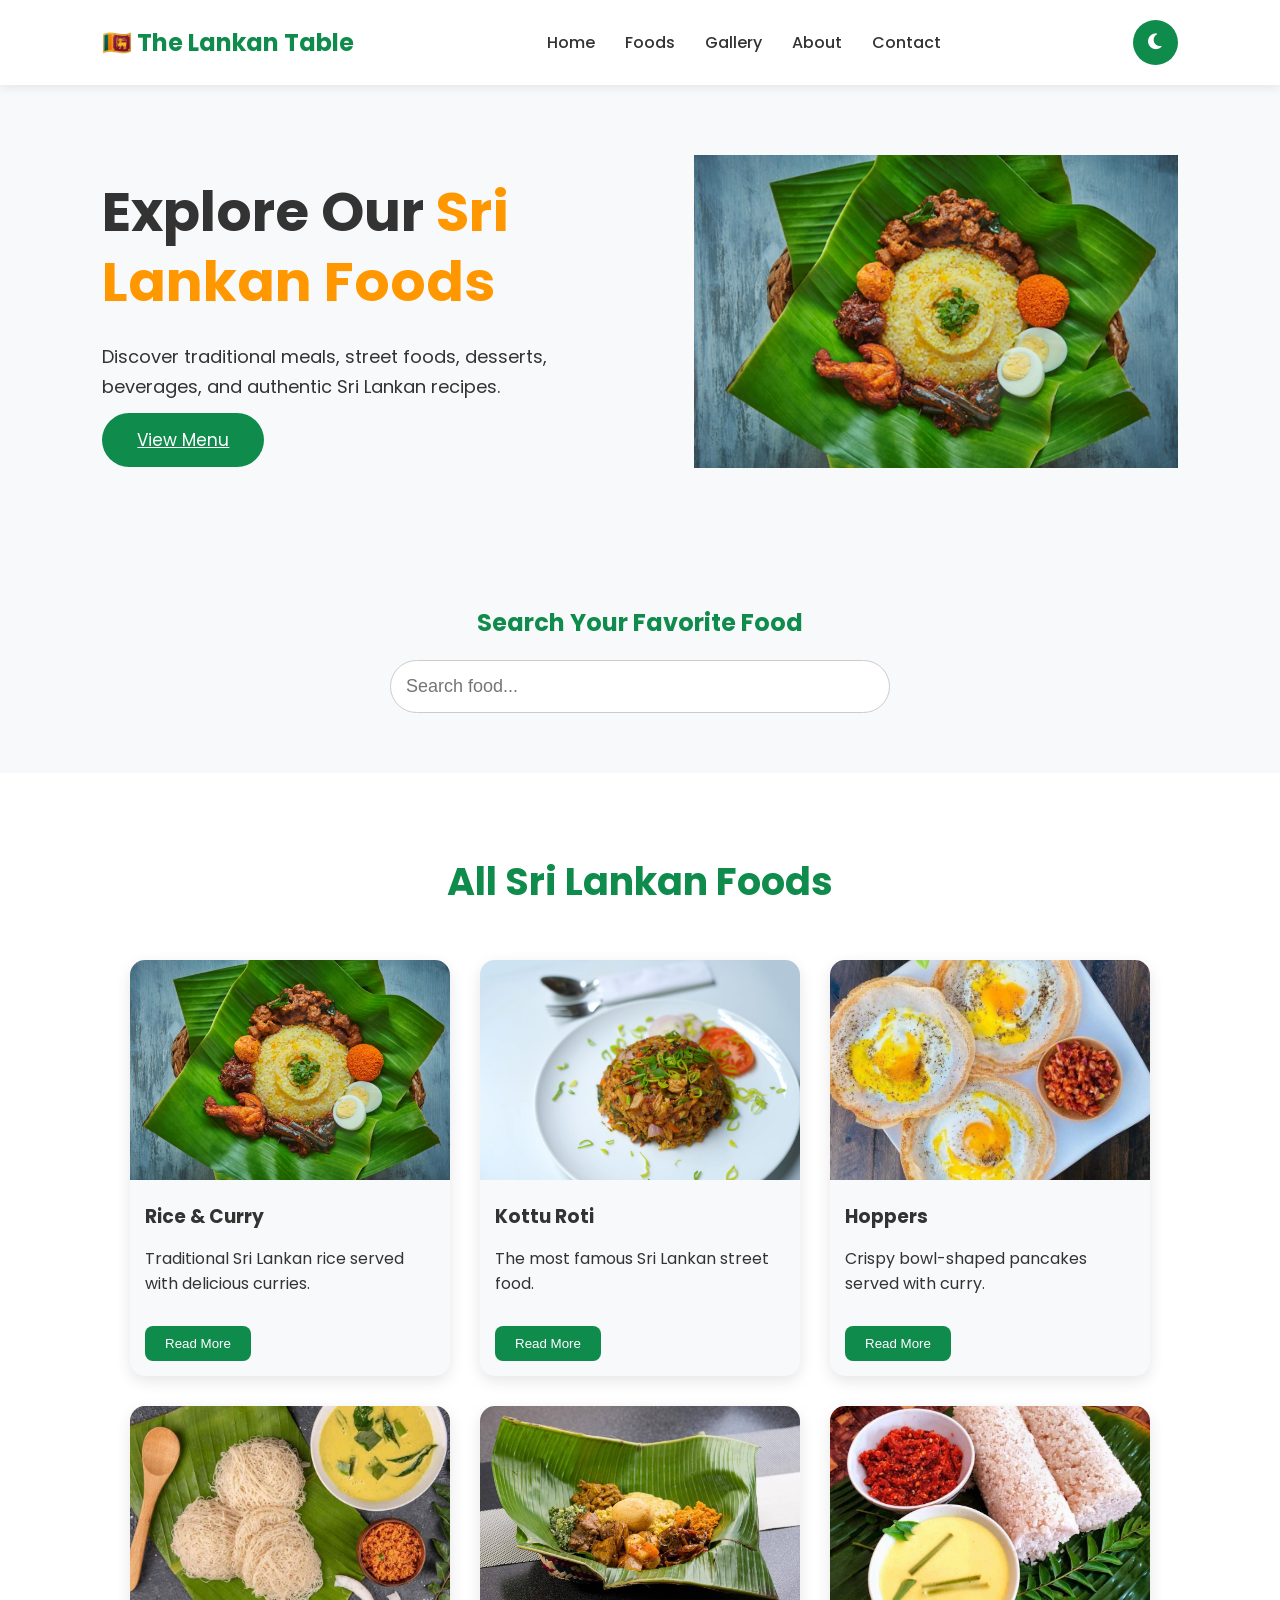
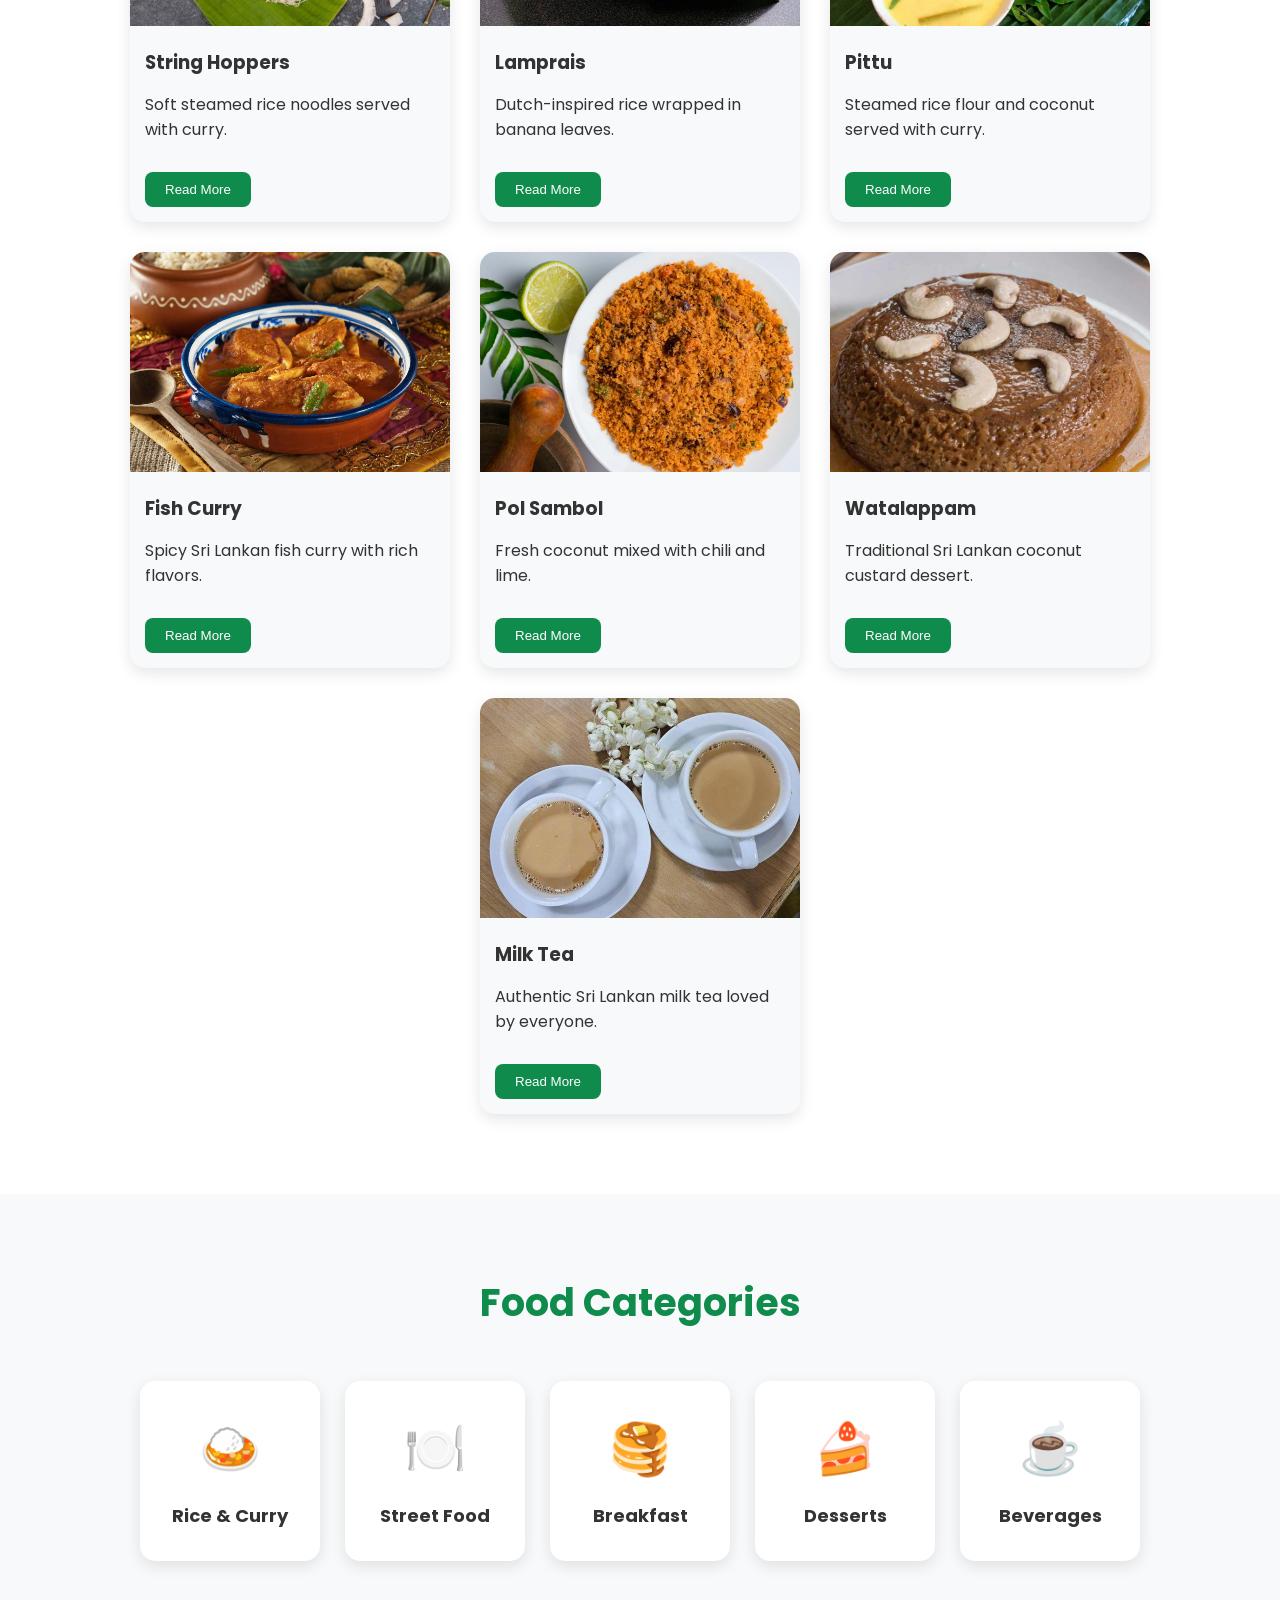
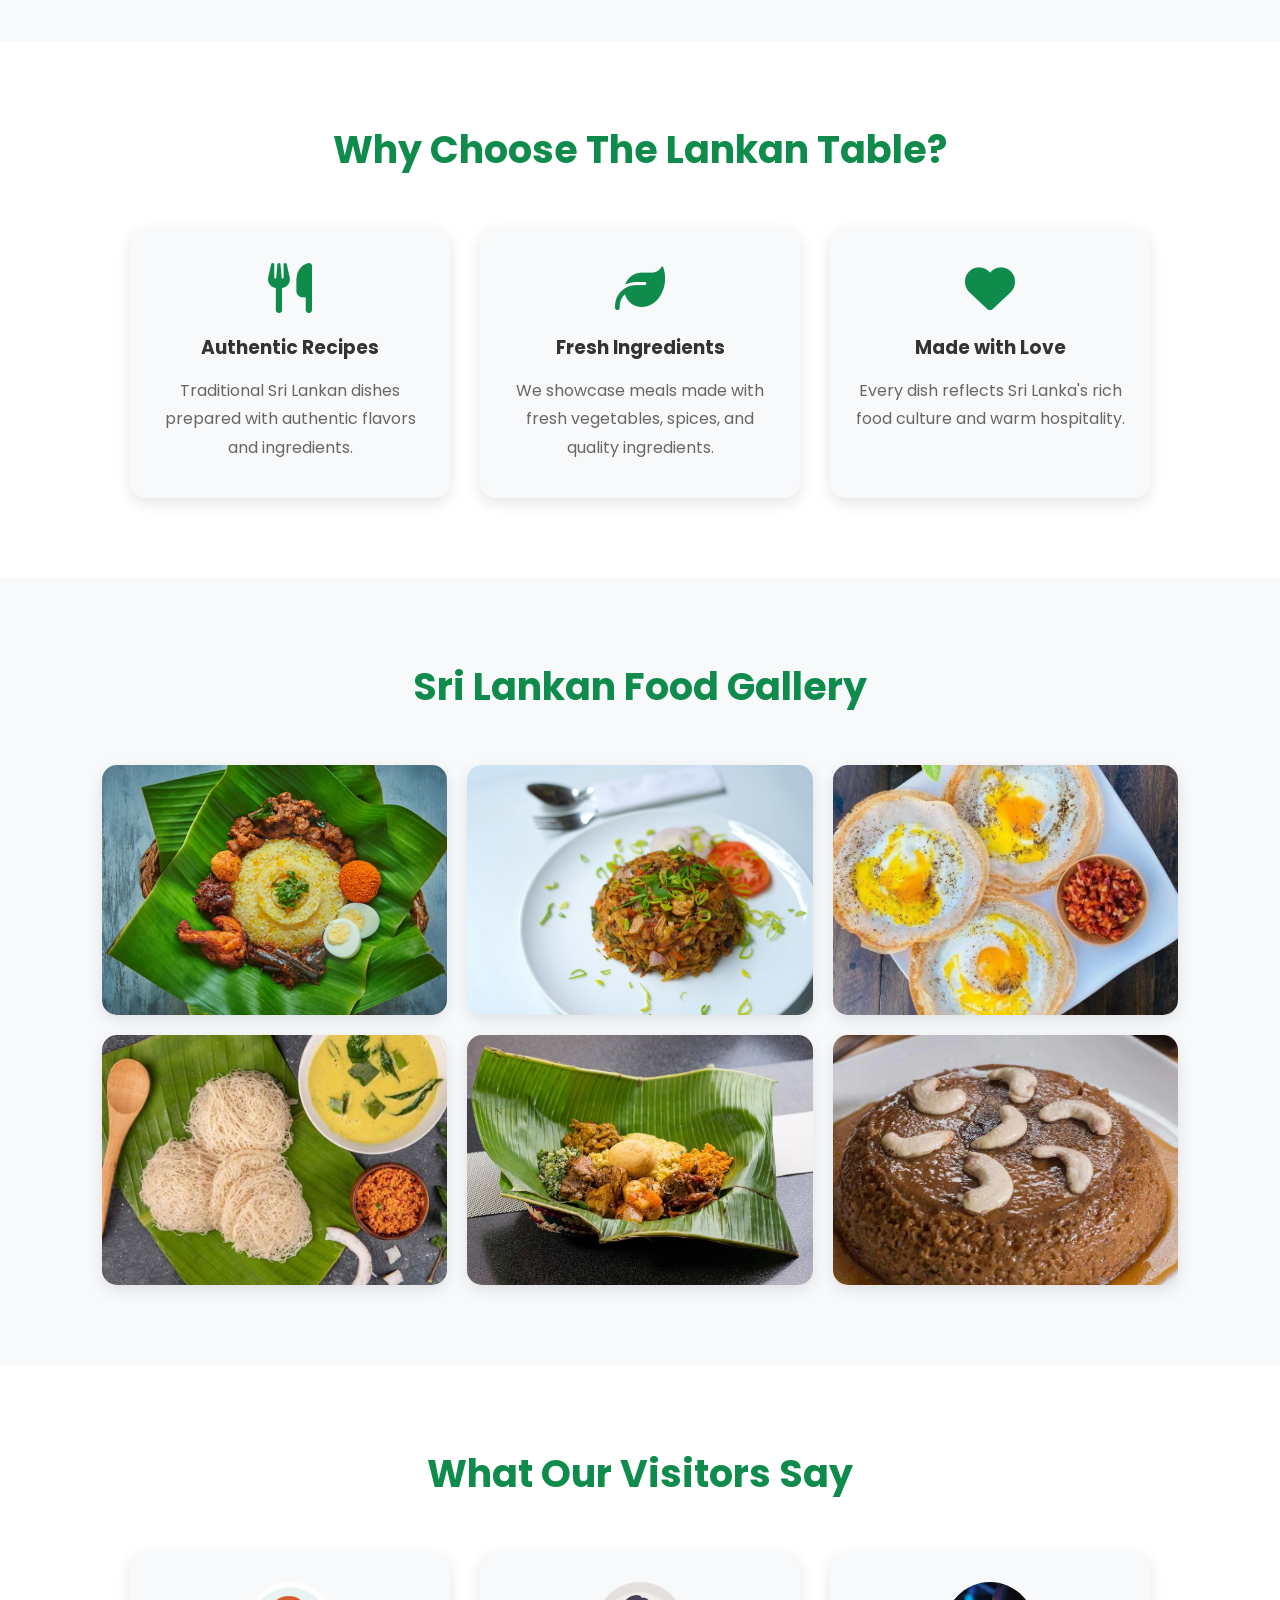
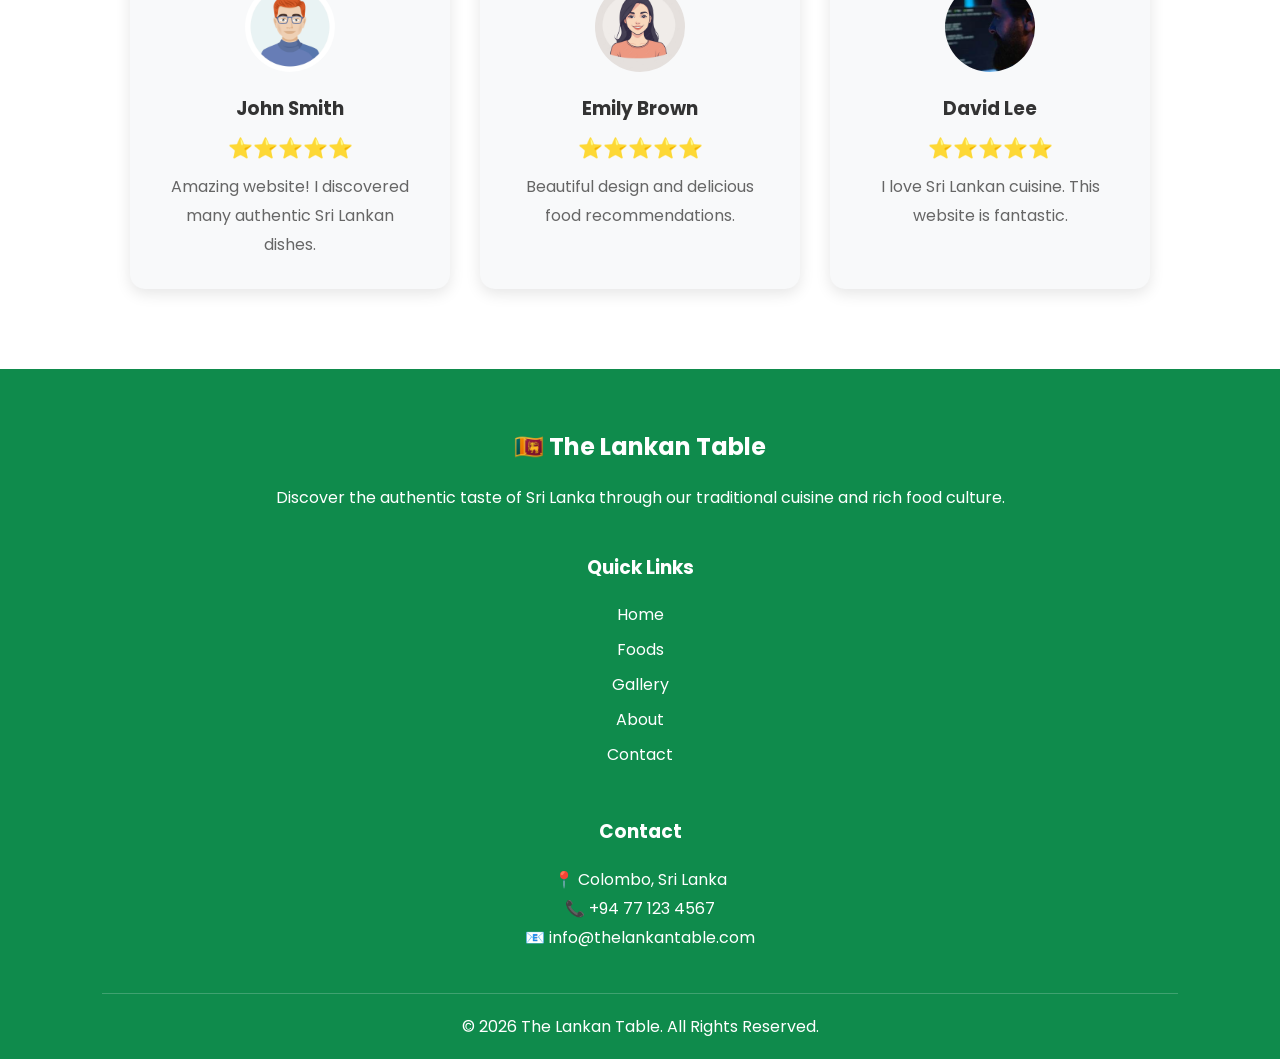
==== commit fbb0798b: "Fix image paths" ====
--- a/foods.html
+++ b/foods.html
@@ -1,4 +1,3 @@
-```html
 <!DOCTYPE html>
 <html lang="en">
 
@@ -26,6 +25,7 @@
         href="https://cdnjs.cloudflare.com/ajax/libs/font-awesome/6.6.0/css/all.min.css">
 
 </head>
+
 
 <body>
 
@@ -154,7 +154,7 @@
 
             <!-- 1 Rice & Curry -->
 
-            <div class="food-card" data-name="Rice Curry">
+            <div class="food-card" data-name="Rice & Curry">
 
                 <img src="images/rice-curry.jpg"
                     alt="Rice & Curry">
@@ -759,4 +759,3 @@
 </body>
 
 </html>
-```
